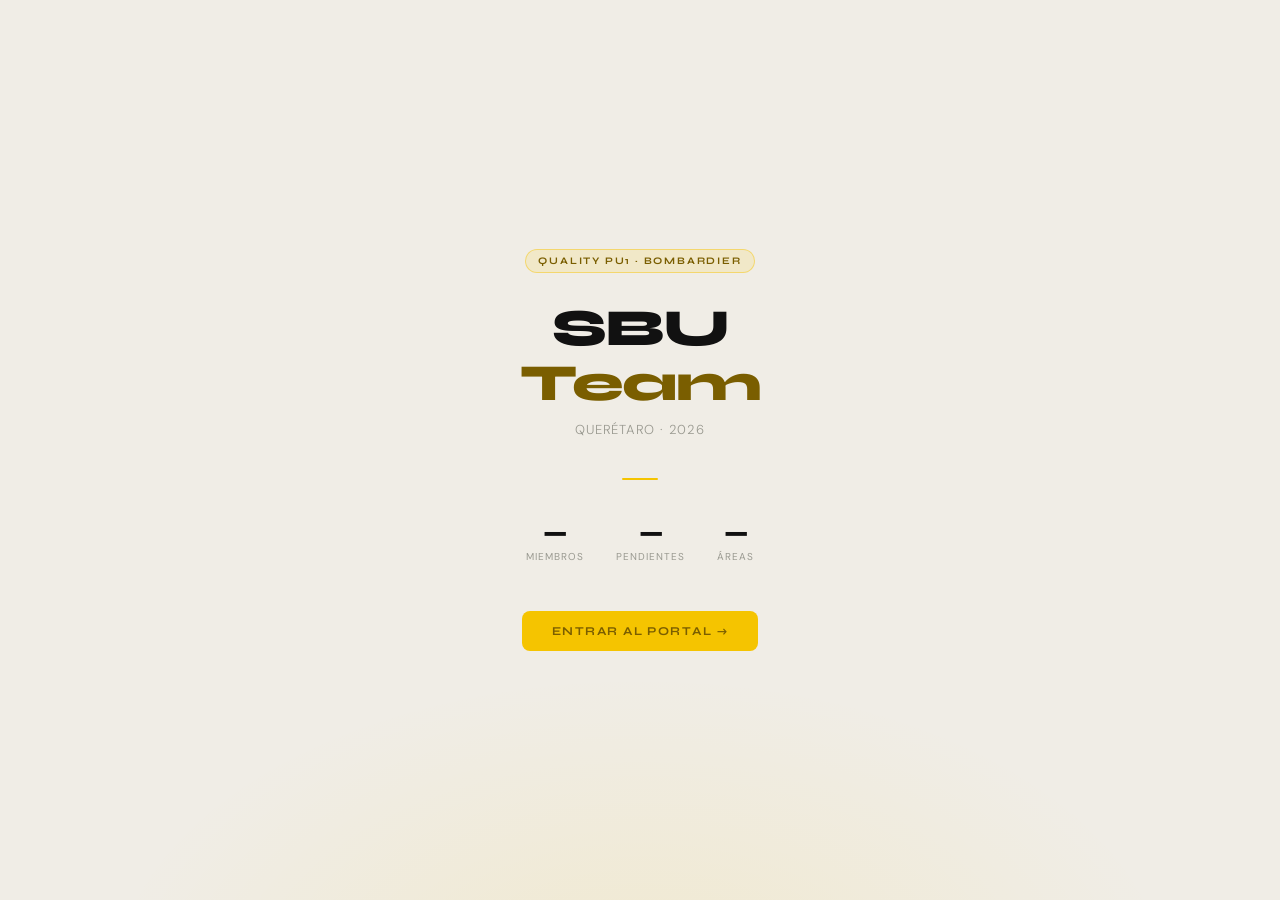
==== index.html @ 29a6b6da "Add files via upload" ====
<!DOCTYPE html>
<html lang="es">
<head>
<meta charset="UTF-8">
<meta name="viewport" content="width=device-width, initial-scale=1.0">
<meta name="theme-color" content="#F0EDE6">
<meta name="apple-mobile-web-app-capable" content="yes">
<meta name="apple-mobile-web-app-status-bar-style" content="default">
<title>Portal · Quality PU1</title>
<link rel="preconnect" href="https://fonts.googleapis.com">
<link rel="preconnect" href="https://fonts.gstatic.com" crossorigin>
<link href="https://fonts.googleapis.com/css2?family=Syne:wght@700;800&family=DM+Sans:wght@400;500;600&display=swap" rel="stylesheet">
<style>
:root{--bg:#F0EDE6;--surface:#FAFAF7;--card:#FFFFFF;--border:#E0DDD6;--border2:#D0CDC6;--text:#111111;--text2:#555550;--text3:#999990;--yellow:#F5C400;--ydim:rgba(245,196,0,0.13);--ytext:#7A5E00;--green:#2D6A3F;--greenbg:rgba(45,106,63,0.1);--blue:#185FA5;--bluebg:rgba(26,79,138,0.1);--pink:#993556;--pinkbg:rgba(153,53,86,0.1);--amber:#854F0B;--amberbg:rgba(133,79,11,0.1);--r:10px;--rs:7px}
*,*::before,*::after{box-sizing:border-box;margin:0;padding:0}
body{font-family:'DM Sans',sans-serif;background:var(--bg);color:var(--text);min-height:100vh;overflow-x:hidden}
#splash{position:fixed;inset:0;background:var(--bg);display:flex;flex-direction:column;align-items:center;justify-content:center;z-index:9999;overflow:hidden}
#splash::before{content:'';position:absolute;inset:0;background:radial-gradient(ellipse 60% 50% at 50% 110%,rgba(245,196,0,0.1) 0%,transparent 70%);pointer-events:none}
.s-item{opacity:0;transform:translateY(28px);animation:fadeUp 0.65s cubic-bezier(0.22,1,0.36,1) forwards}
.s-item:nth-child(1){animation-delay:.10s}.s-item:nth-child(2){animation-delay:.25s}.s-item:nth-child(3){animation-delay:.38s}.s-item:nth-child(4){animation-delay:.50s}.s-item:nth-child(5){animation-delay:.62s}.s-item:nth-child(6){animation-delay:.76s}
@keyframes fadeUp{to{opacity:1;transform:translateY(0)}}
#splash.hide{animation:splashOut .55s cubic-bezier(.4,0,1,1) forwards;pointer-events:none}
@keyframes splashOut{0%{opacity:1;transform:translateY(0)}100%{opacity:0;transform:translateY(-18px)}}
.s-badge{font-family:'Syne',sans-serif;font-size:10px;font-weight:700;letter-spacing:.18em;text-transform:uppercase;color:var(--ytext);border:1px solid rgba(245,196,0,.45);background:var(--ydim);padding:5px 12px;border-radius:20px;margin-bottom:28px}
.s-title{font-family:'Syne',sans-serif;font-size:clamp(32px,7vw,52px);font-weight:800;color:var(--text);letter-spacing:-.03em;line-height:1.05;text-align:center;margin-bottom:10px}
.s-title span{color:var(--ytext)}
.s-sub{font-size:13px;font-weight:300;color:var(--text3);letter-spacing:.06em;text-transform:uppercase;margin-bottom:40px}
.s-divider{width:36px;height:2px;background:var(--yellow);border-radius:2px;margin-bottom:40px}
.s-stats{display:flex;gap:32px;margin-bottom:48px}
.s-stat{text-align:center}
.s-stat-num{font-family:'Syne',sans-serif;font-size:26px;font-weight:800;color:var(--text);line-height:1;display:block}
.s-stat-label{font-size:10px;color:var(--text3);letter-spacing:.1em;text-transform:uppercase;margin-top:4px;display:block}
.s-enter{font-family:'Syne',sans-serif;font-size:12px;font-weight:700;letter-spacing:.12em;text-transform:uppercase;color:var(--ytext);background:var(--yellow);border:none;padding:13px 30px;border-radius:8px;cursor:pointer;transition:transform .2s,box-shadow .2s}
.s-enter:hover{transform:translateY(-2px);box-shadow:0 8px 28px rgba(245,196,0,.28)}
#app{display:none;opacity:0;animation:appIn .5s ease forwards}
@keyframes appIn{from{opacity:0;transform:translateY(10px)}to{opacity:1;transform:translateY(0)}}
header{position:sticky;top:0;z-index:100;background:rgba(250,250,247,.95);backdrop-filter:blur(14px);-webkit-backdrop-filter:blur(14px);border-bottom:1px solid var(--border)}
.hdr-top{display:flex;align-items:center;justify-content:space-between;padding:12px 16px 10px}
.logo-area{display:flex;align-items:center;gap:10px}
.logo-badge{width:32px;height:32px;background:var(--yellow);color:var(--ytext);font-family:'Syne',sans-serif;font-weight:800;font-size:12px;border-radius:8px;display:flex;align-items:center;justify-content:center;flex-shrink:0}
.logo-title{font-family:'Syne',sans-serif;font-size:13px;font-weight:700;color:var(--text);line-height:1.2}
.logo-sub{font-size:10px;color:var(--text3);letter-spacing:.06em}
.sync-badge{display:flex;align-items:center;gap:6px;font-size:10px;color:var(--text3)}
.dot{width:6px;height:6px;border-radius:50%;background:var(--border2);flex-shrink:0;transition:background .4s}
.dot.live{background:var(--green);box-shadow:0 0 0 3px rgba(45,106,63,.18)}
.dot.err{background:#E24B4A}
.main-tabs{display:flex;gap:3px;padding:8px 16px 0;overflow-x:auto;-webkit-overflow-scrolling:touch;scrollbar-width:none;-ms-overflow-style:none}
.main-tabs::-webkit-scrollbar{display:none}.mtab{font-family:'Syne',sans-serif;font-size:11px;font-weight:700;letter-spacing:.05em;text-transform:uppercase;background:transparent;border:none;color:var(--text3);padding:8px 14px 11px;border-bottom:2px solid transparent;cursor:pointer;transition:color .2s,border-color .2s;display:flex;align-items:center;gap:5px;white-space:nowrap}
.mtab:hover{color:var(--text2)}
.mtab.active{color:var(--ytext);border-bottom-color:var(--yellow)}
.sub-tabs{display:flex;gap:2px;padding:0 16px;background:var(--surface);border-bottom:1px solid var(--border);overflow-x:auto}
.stab{font-family:'Syne',sans-serif;font-size:10px;font-weight:700;letter-spacing:.05em;text-transform:uppercase;background:transparent;border:none;color:var(--text3);padding:8px 12px 10px;border-bottom:2px solid transparent;cursor:pointer;transition:color .2s,border-color .2s;white-space:nowrap}
.stab:hover{color:var(--text2)}
.stab.active{color:var(--ytext);border-bottom-color:var(--yellow)}
.search-wrap{padding:10px 16px;background:var(--surface);border-bottom:1px solid var(--border)}
.search-input{width:100%;background:var(--card);border:1px solid var(--border);color:var(--text);font-family:'DM Sans',sans-serif;font-size:13px;padding:9px 14px;border-radius:var(--rs);outline:none;transition:border-color .2s}
.search-input::placeholder{color:var(--text3)}
.search-input:focus{border-color:var(--border2)}
.content{max-width:720px;margin:0 auto;padding:16px 16px 60px}
.page{display:none}.page.active{display:block}
.state-msg{text-align:center;padding:60px 20px;color:var(--text3);font-size:13px}
.state-msg .icon{font-size:28px;display:block;margin-bottom:12px}
.section-heading{font-family:'Syne',sans-serif;font-size:11px;font-weight:700;letter-spacing:.1em;text-transform:uppercase;color:var(--text3);margin:20px 0 8px}
.section-heading:first-child{margin-top:0}
.group-card{margin-bottom:8px;border:1px solid var(--border);border-radius:var(--r);overflow:hidden;background:var(--card)}
.group-header{display:flex;align-items:center;justify-content:space-between;padding:12px 14px;cursor:pointer;user-select:none;transition:background .15s;gap:10px}
.group-header:hover{background:#FAFAF5}
.group-header.open{background:#FFFDF0}
.group-left{display:flex;align-items:center;gap:10px;flex:1;min-width:0}
.group-avatar{width:28px;height:28px;background:var(--ydim);border:1px solid rgba(245,196,0,.2);color:var(--ytext);font-family:'Syne',sans-serif;font-weight:700;font-size:10px;border-radius:7px;display:flex;align-items:center;justify-content:center;flex-shrink:0;letter-spacing:.04em}
.group-name{font-family:'Syne',sans-serif;font-size:13px;font-weight:700;color:var(--text);white-space:nowrap;overflow:hidden;text-overflow:ellipsis}
.group-meta{display:flex;align-items:center;gap:6px;flex-shrink:0}
.group-count{font-size:10px;color:var(--text3);background:var(--bg);border:1px solid var(--border);border-radius:20px;padding:2px 9px;white-space:nowrap}
.chevron{color:var(--border2);font-size:12px;transition:transform .28s cubic-bezier(.22,1,.36,1);flex-shrink:0}
.group-card.open .chevron{transform:rotate(180deg)}
.group-body{max-height:0;overflow:hidden;transition:max-height .38s cubic-bezier(.22,1,.36,1)}
.group-card.open .group-body{max-height:2000px}
.group-body-inner{border-top:1px solid var(--border);padding:4px 0}
.row{display:grid;grid-template-columns:1fr auto;align-items:start;gap:10px;padding:10px 14px;border-bottom:1px solid var(--bg);transition:background .12s}
.row:last-child{border-bottom:none}
.row:hover{background:rgba(0,0,0,.02)}
.row-title{font-size:13px;font-weight:500;color:var(--text);line-height:1.3;margin-bottom:3px}
.row-sub{font-size:11px;color:var(--text3);display:flex;flex-wrap:wrap;gap:5px;align-items:center}
.row-sub-dot{width:2px;height:2px;background:var(--border2);border-radius:50%}
.row-right{display:flex;flex-direction:column;align-items:flex-end;gap:4px}
.badge{font-size:10px;font-weight:500;padding:3px 8px;border-radius:5px;white-space:nowrap}
.badge-virtual{background:var(--bluebg);color:var(--blue)}
.badge-presencial{background:var(--greenbg);color:var(--green)}
.badge-completado{background:var(--greenbg);color:var(--green)}
.badge-pendiente{background:var(--amberbg);color:var(--amber)}
.badge-gray{background:var(--bg);color:var(--text3);border:1px solid var(--border)}
.time-text{font-family:'Syne',sans-serif;font-size:11px;font-weight:600;color:var(--text3);white-space:nowrap}
.emp-row{background:var(--card);border:1px solid var(--border);border-radius:var(--r);margin-bottom:6px;overflow:hidden}
.emp-header{display:flex;align-items:center;gap:10px;padding:11px 14px;cursor:pointer;transition:background .15s}
.emp-header:hover{background:#FAFAF5}
.emp-header.open{background:#FFFDF0}
.emp-av{width:34px;height:34px;border-radius:9px;background:var(--ydim);border:1px solid rgba(245,196,0,.25);color:var(--ytext);font-family:'Syne',sans-serif;font-weight:800;font-size:11px;display:flex;align-items:center;justify-content:center;flex-shrink:0}
.emp-av.leader{background:rgba(26,79,138,.1);border-color:rgba(26,79,138,.25);color:var(--blue)}
.emp-av.focal{background:rgba(133,79,11,.1);border-color:rgba(133,79,11,.25);color:var(--amber)}
.emp-info{flex:1;min-width:0}
.emp-name{font-size:13px;font-weight:600;color:var(--text);white-space:nowrap;overflow:hidden;text-overflow:ellipsis}
.emp-role{font-size:11px;color:var(--text3);margin-top:1px}
.emp-right{display:flex;align-items:center;gap:7px;flex-shrink:0}
.emp-chevron{color:var(--border2);font-size:12px;transition:transform .28s cubic-bezier(.22,1,.36,1)}
.emp-row.open .emp-chevron{transform:rotate(180deg)}
.emp-detail{max-height:0;overflow:hidden;transition:max-height .38s cubic-bezier(.22,1,.36,1)}
.emp-row.open .emp-detail{max-height:600px}
.emp-detail-inner{border-top:1px solid var(--border);padding:13px 14px;background:#FFFDF5}
.info-grid{display:grid;grid-template-columns:1fr 1fr;gap:7px;margin-bottom:10px}
.ic{background:var(--card);border:1px solid var(--border);border-radius:8px;padding:8px 10px}
.il{font-size:10px;color:var(--text3);text-transform:uppercase;letter-spacing:.06em;margin-bottom:2px}
.iv{font-size:12px;font-weight:600;color:var(--text)}
.iv.bl{color:var(--blue)}.iv.gr{color:var(--green)}.iv.am{color:var(--amber)}.iv.pk{color:var(--pink)}.iv.yt{color:var(--ytext)}
.week-box{background:var(--card);border:1px solid var(--border);border-radius:8px;padding:10px 11px;margin-bottom:10px}
.wl{font-size:10px;color:var(--text3);text-transform:uppercase;letter-spacing:.06em;margin-bottom:7px}
.wdays{display:grid;grid-template-columns:repeat(7,1fr);gap:3px}
.wd{text-align:center}
.wdn{font-size:9px;color:var(--text3);margin-bottom:3px;text-transform:uppercase}
.wdc{width:26px;height:26px;border-radius:5px;display:flex;align-items:center;justify-content:center;font-size:10px;font-weight:700;margin:0 auto}
.dc-1{background:#E6F1FB;color:#0C447C}.dc-2{background:#EAF3DE;color:#27500A}.dc-3{background:#FAEEDA;color:#633806}.dc-4{background:#EEEDFE;color:#3C3489}
.dc-V{background:#FBEAF0;color:#72243E}.dc-P{background:#F1EFE8;color:#5F5E5A}.dc-I{background:#FCEBEB;color:#791F1F}.dc-C{background:rgba(245,196,0,.15);color:#7A5E00}
.dc-S{background:#EAF3DE;color:#085041}.dc-D{background:#E1F5EE;color:#085041}.dc-X{background:#F1EFE8;color:#888780}.dc-VP{background:#FBEAF0;color:#993556}
.dc-off{background:#F1EFE8;color:#B4B2A9}.dc-today{border:2px solid var(--yellow)!important}
.nc-box{background:var(--card);border:1px solid var(--border);border-radius:8px;padding:10px 11px;margin-bottom:10px}
.ncl{font-size:10px;color:var(--text3);text-transform:uppercase;letter-spacing:.06em;margin-bottom:4px}
.nct{font-size:13px;font-weight:600;color:var(--text);margin-bottom:2px}
.ncm{font-size:11px;color:var(--text3)}
.resp-card{background:var(--card);border:1px solid var(--border);border-radius:var(--r);padding:16px;margin-bottom:8px}
.resp-top{display:flex;align-items:center;gap:12px;margin-bottom:14px}
.resp-av{width:40px;height:40px;border-radius:10px;background:var(--ydim);border:1px solid rgba(245,196,0,.3);color:var(--ytext);font-family:'Syne',sans-serif;font-weight:800;font-size:13px;display:flex;align-items:center;justify-content:center;flex-shrink:0}
.resp-name{font-family:'Syne',sans-serif;font-size:14px;font-weight:700;color:var(--text)}
.resp-role{font-size:11px;color:var(--text3);margin-top:2px}
.resp-links{display:flex;gap:8px}
.plink{display:flex;align-items:center;gap:6px;padding:8px 13px;border-radius:7px;border:1px solid var(--border);background:var(--bg);color:var(--text2);text-decoration:none;font-size:11px;font-weight:500;transition:all .18s;white-space:nowrap}
.plink.wa{color:var(--green);background:var(--greenbg);border-color:rgba(45,106,63,.2)}
.plink.em{color:var(--blue);background:var(--bluebg);border-color:rgba(26,79,138,.2)}
.vg-wrap{overflow-x:auto;-webkit-overflow-scrolling:touch;padding-bottom:8px}
.vg-table{border-collapse:collapse;min-width:100%}
.vg-table th{font-family:'Syne',sans-serif;font-size:10px;font-weight:700;color:var(--text3);text-align:center;padding:4px 3px;white-space:nowrap;background:var(--bg)}
.vg-table th.name-col{text-align:left;padding-left:4px;min-width:110px;position:sticky;left:0;background:var(--bg);z-index:3}
.vg-table td.name-cell{font-size:11px;font-weight:600;color:var(--text);white-space:nowrap;padding:4px 6px 4px 4px;position:sticky;left:0;background:var(--card);z-index:1;border-bottom:1px solid var(--bg)}
.vg-table tr:hover td,.vg-table tr:hover td.name-cell{background:#FAFAF5}
.day-cell-vg{width:26px;height:26px;border-radius:5px;display:flex;align-items:center;justify-content:center;font-size:10px;font-weight:700;margin:2px auto;user-select:none}
.day-cell-vg.editable{cursor:pointer;transition:opacity .15s}
.day-cell-vg.editable:hover{opacity:.75}
.day-cell-vg.today-vg{box-shadow:0 0 0 2px var(--yellow)}
.day-cell-vg.weekend{opacity:.4}
.vg-td{padding:1px 2px;border-bottom:1px solid var(--bg)}
.vg-section-row td{background:var(--bg);font-family:'Syne',sans-serif;font-size:9px;font-weight:700;letter-spacing:.1em;text-transform:uppercase;color:var(--text3);padding:6px 4px 3px;border-bottom:1px solid var(--border)}
.edit-bar{display:flex;align-items:center;justify-content:space-between;padding:10px 0 6px;gap:10px}
.edit-btn{font-family:'Syne',sans-serif;font-size:11px;font-weight:700;letter-spacing:.06em;background:var(--yellow);color:var(--ytext);border:none;padding:8px 16px;border-radius:7px;cursor:pointer}
.edit-btn.off{background:var(--bg);color:var(--text3);border:1px solid var(--border)}
.edit-badge{font-size:10px;color:var(--green);background:var(--greenbg);border:1px solid rgba(45,106,63,.2);border-radius:5px;padding:4px 10px;font-weight:600}
.vg-nav-btn{background:var(--card);border:1px solid var(--border);color:var(--text2);font-size:13px;padding:6px 13px;border-radius:6px;cursor:pointer}
.pin-overlay{position:fixed;inset:0;background:rgba(240,237,230,.92);display:flex;align-items:center;justify-content:center;z-index:500}
.pin-card{background:var(--card);border:1px solid var(--border);border-radius:14px;padding:28px 24px;width:280px;text-align:center}
.pin-title{font-family:'Syne',sans-serif;font-size:15px;font-weight:700;color:var(--text);margin-bottom:6px}
.pin-sub{font-size:12px;color:var(--text3);margin-bottom:18px}
.pin-dots{display:flex;justify-content:center;gap:10px;margin-bottom:18px}
.pin-dot{width:12px;height:12px;border-radius:50%;background:var(--border);transition:background .2s}
.pin-dot.filled{background:var(--ytext)}
.pin-keypad{display:grid;grid-template-columns:repeat(3,1fr);gap:8px;margin-bottom:10px}
.pin-key{font-family:'Syne',sans-serif;font-size:16px;font-weight:700;color:var(--text);background:var(--bg);border:1px solid var(--border);border-radius:9px;padding:13px;cursor:pointer}
.pin-key.del{font-size:13px;color:var(--text3)}
.pin-error{font-size:12px;color:#E24B4A;margin-top:6px;min-height:16px}
.pin-cancel{font-size:12px;color:var(--text3);cursor:pointer;text-decoration:underline;margin-top:10px;display:inline-block}
.code-overlay{position:fixed;inset:0;background:rgba(240,237,230,.82);display:flex;align-items:flex-end;justify-content:center;z-index:600;padding-bottom:24px}
.code-sheet{background:var(--card);border:1px solid var(--border);border-radius:14px;padding:16px;width:320px}
.code-sheet-title{font-family:'Syne',sans-serif;font-size:11px;font-weight:700;color:var(--text3);letter-spacing:.08em;text-transform:uppercase;margin-bottom:12px;text-align:center}
.code-grid{display:grid;grid-template-columns:repeat(4,1fr);gap:7px;margin-bottom:10px}
.code-opt{display:flex;flex-direction:column;align-items:center;justify-content:center;padding:10px 4px;border-radius:8px;cursor:pointer;border:1px solid var(--border);gap:3px}
.code-opt:hover{opacity:.8}
.code-opt-val{font-size:13px;font-weight:700}
.code-opt-lbl{font-size:9px;color:var(--text3);text-align:center;line-height:1.2}
.code-cancel{width:100%;background:var(--bg);border:1px solid var(--border);color:var(--text2);font-family:'Syne',sans-serif;font-size:12px;font-weight:600;padding:10px;border-radius:8px;cursor:pointer}
.reveal{opacity:0;transform:translateY(14px);transition:opacity .38s ease,transform .38s cubic-bezier(.22,1,.36,1)}
.reveal.visible{opacity:1;transform:translateY(0)}


/* ANTIGUEDAD */
.ant-row{background:var(--card);border:1px solid var(--border);border-radius:var(--r);margin-bottom:6px;padding:12px 14px;}
.ant-row:hover{background:#FAFAF5;}
.ant-top{display:flex;align-items:center;gap:10px;margin-bottom:9px;}
.ant-av{width:34px;height:34px;border-radius:9px;font-family:'Syne',sans-serif;font-weight:800;font-size:10px;display:flex;align-items:center;justify-content:center;flex-shrink:0;letter-spacing:.02em;}
.ant-av.r-nuevo{background:var(--greenbg);border:1px solid rgba(45,106,63,.2);color:var(--green);}
.ant-av.r-consol{background:var(--ydim);border:1px solid rgba(245,196,0,.25);color:var(--ytext);}
.ant-av.r-senior{background:var(--bluebg);border:1px solid rgba(26,79,138,.2);color:var(--blue);}
.ant-av.r-veteran{background:var(--pinkbg);border:1px solid rgba(153,53,86,.2);color:var(--pink);}
.ant-info{flex:1;min-width:0;}
.ant-name{font-size:13px;font-weight:600;color:var(--text);}
.ant-sub{font-size:11px;color:var(--text3);margin-top:1px;}
.ant-right{display:flex;flex-direction:column;align-items:flex-end;gap:4px;flex-shrink:0;}
.ant-years{font-family:'Syne',sans-serif;font-size:15px;font-weight:800;color:var(--text);line-height:1;}
.ant-years small{font-size:10px;font-weight:600;color:var(--text3);}
.rank-badge{font-size:10px;font-weight:600;padding:3px 8px;border-radius:5px;white-space:nowrap;}
.rank-nuevo{background:var(--greenbg);color:var(--green);border:1px solid rgba(45,106,63,.15);}
.rank-consol{background:var(--ydim);color:var(--ytext);border:1px solid rgba(245,196,0,.2);}
.rank-senior{background:var(--bluebg);color:var(--blue);border:1px solid rgba(26,79,138,.15);}
.rank-veteran{background:var(--pinkbg);color:var(--pink);border:1px solid rgba(153,53,86,.15);}
.ant-bar-wrap{height:5px;background:var(--border);border-radius:3px;overflow:hidden;}
.ant-bar-fill{height:100%;border-radius:3px;}
.fill-nuevo{background:var(--green);}
.fill-consol{background:var(--yellow);}
.fill-senior{background:var(--blue);}
.fill-veteran{background:var(--pink);}
.ant-legend{display:flex;gap:6px;flex-wrap:wrap;margin-bottom:16px;}
.ant-legend-item{display:flex;align-items:center;gap:5px;font-size:10px;color:var(--text3);background:var(--card);border:1px solid var(--border);border-radius:20px;padding:4px 10px;}
.ant-legend-dot{width:6px;height:6px;border-radius:50%;flex-shrink:0;}
.stats-strip{display:grid;grid-template-columns:repeat(4,1fr);gap:8px;margin-bottom:20px;}
.stat-box-sm{background:var(--card);border:1px solid var(--border);border-radius:var(--r);padding:10px 12px;}
.stat-box-sm .sn{font-family:'Syne',sans-serif;font-size:22px;font-weight:800;color:var(--text);line-height:1;}
.stat-box-sm .sn.gr{color:var(--green);}.stat-box-sm .sn.yt{color:var(--ytext);}.stat-box-sm .sn.bl{color:var(--blue);}.stat-box-sm .sn.pk{color:var(--pink);}
.stat-box-sm .sl{font-size:9px;font-weight:600;letter-spacing:.08em;text-transform:uppercase;color:var(--text3);margin-top:3px;}
/* CUMPLEANOS */
.bday-row{background:var(--card);border:1px solid var(--border);border-radius:var(--r);margin-bottom:6px;display:flex;align-items:center;gap:10px;padding:11px 14px;transition:background .15s;}
.bday-row.past{opacity:.44;}
.bday-row.today{border-color:var(--yellow);background:#FFFDF0;}
.bday-row:not(.past):hover{background:#FAFAF5;}
.bday-av{width:34px;height:34px;border-radius:9px;background:var(--ydim);border:1px solid rgba(245,196,0,.25);color:var(--ytext);font-family:'Syne',sans-serif;font-weight:800;font-size:10px;display:flex;align-items:center;justify-content:center;flex-shrink:0;letter-spacing:.02em;}
.bday-av.cl650{background:var(--bluebg);border-color:rgba(26,79,138,.25);color:var(--blue);}
.bday-av.sbu{background:var(--amberbg);border-color:rgba(133,79,11,.25);color:var(--amber);}
.bday-av.bday-hoy{background:var(--yellow);border-color:var(--yellow);color:var(--ytext);}
.bday-info{flex:1;min-width:0;}
.bday-name{font-size:13px;font-weight:600;color:var(--text);}
.bday-meta{font-size:11px;color:var(--text3);margin-top:2px;display:flex;align-items:center;gap:6px;flex-wrap:wrap;}
.cake-tag{font-size:10px;color:var(--text2);background:var(--surface);border:1px solid var(--border);border-radius:4px;padding:1px 6px;max-width:180px;white-space:nowrap;overflow:hidden;text-overflow:ellipsis;}
.bday-right{display:flex;flex-direction:column;align-items:flex-end;gap:4px;flex-shrink:0;}
.bday-date{font-family:'Syne',sans-serif;font-size:11px;font-weight:700;color:var(--text3);}
.badge-hoy{background:var(--yellow);color:var(--ytext);}
.badge-pronto{background:var(--greenbg);color:var(--green);border:1px solid rgba(45,106,63,.15);}
.badge-pasado{background:var(--bg);color:var(--text3);border:1px solid var(--border);}

.s-semana{width:100%;max-width:380px;background:var(--card);border:1px solid var(--border);border-radius:var(--r);padding:12px 14px;margin-bottom:18px;}
.s-semana-header{display:flex;align-items:center;justify-content:space-between;margin-bottom:10px;}
.s-semana-title{font-family:'Syne',sans-serif;font-size:10px;font-weight:700;letter-spacing:.08em;text-transform:uppercase;color:var(--text3);}
.s-semana-rango{font-size:10px;color:var(--text3);}
.s-semana-grid{display:grid;grid-template-columns:repeat(5,1fr);gap:4px;}
.s-dia{border-radius:7px;padding:6px 4px;text-align:center;}
.s-dia.hoy{background:#FFFDF0;border:1px solid var(--yellow);}
.s-dia:not(.hoy){background:var(--surface);border:1px solid var(--border);}
.s-dia-nombre{font-size:9px;font-weight:600;letter-spacing:.06em;text-transform:uppercase;color:var(--text3);margin-bottom:3px;}
.s-dia-num{font-family:'Syne',sans-serif;font-size:13px;font-weight:800;color:var(--text);margin-bottom:5px;}
.s-dia.hoy .s-dia-num{color:var(--ytext);}
.s-turno-pile{display:flex;flex-direction:column;gap:2px;}
.s-chip{font-size:9px;font-weight:700;border-radius:4px;padding:2px 0;text-align:center;}
.s-chip.t1{background:var(--bluebg);color:var(--blue);}
.s-chip.t2{background:var(--ydim);color:var(--ytext);}
.s-chip.t4{background:var(--greenbg);color:var(--green);}
.s-chip.tv{background:var(--pinkbg);color:var(--pink);}
.s-chip.td{background:var(--amberbg);color:var(--amber);}
.s-chip.ts{background:var(--bg);color:var(--text3);border:1px solid var(--border);}

/* RECONOCIMIENTOS */
.rec-card{background:var(--card);border:1px solid var(--border);border-radius:var(--r);padding:12px 14px;margin-bottom:8px;}
.rec-top{display:flex;align-items:center;gap:10px;margin-bottom:8px;}
.rec-av-wrap{width:34px;height:34px;border-radius:9px;background:var(--ydim);border:1px solid rgba(245,196,0,.25);color:var(--ytext);font-family:'Syne',sans-serif;font-weight:800;font-size:10px;display:flex;align-items:center;justify-content:center;flex-shrink:0;letter-spacing:.02em;}
.rec-av-wrap.cl650{background:var(--bluebg);border-color:rgba(26,79,138,.25);color:var(--blue);}
.rec-av-wrap.sbu{background:var(--amberbg);border-color:rgba(133,79,11,.25);color:var(--amber);}
.rec-info{flex:1;min-width:0;}
.rec-name{font-size:13px;font-weight:600;color:var(--text);}
.rec-from{font-size:11px;color:var(--text3);margin-top:1px;}
.rec-right{display:flex;flex-direction:column;align-items:flex-end;gap:4px;flex-shrink:0;}
.rec-date-lbl{font-size:10px;color:var(--text3);}
.rec-msg{font-size:12px;color:var(--text2);line-height:1.5;border-top:1px solid var(--border);padding-top:8px;margin-top:4px;}
.cat-badge{font-size:10px;font-weight:600;padding:3px 8px;border-radius:5px;white-space:nowrap;}
.cat-equipo{background:var(--bluebg);color:var(--blue);border:1px solid rgba(26,79,138,.15);}
.cat-actitud{background:var(--ydim);color:var(--ytext);border:1px solid rgba(245,196,0,.2);}
.cat-iniciativa{background:var(--greenbg);color:var(--green);border:1px solid rgba(45,106,63,.15);}
.cat-puntualidad{background:var(--amberbg);color:var(--amber);border:1px solid rgba(133,79,11,.15);}
.cat-calidad{background:var(--pinkbg);color:var(--pink);border:1px solid rgba(153,53,86,.15);}
.cat-apoyo{background:var(--bluebg);color:var(--blue);border:1px solid rgba(26,79,138,.1);}
.rec-stats{display:grid;grid-template-columns:1fr 1fr;gap:8px;margin-bottom:20px;}
.rec-btn-nuevo{width:100%;background:var(--yellow);color:var(--ytext);font-family:'Syne',sans-serif;font-weight:700;font-size:12px;letter-spacing:.06em;text-transform:uppercase;border:none;border-radius:8px;padding:12px;cursor:pointer;margin-bottom:20px;}
.rec-form{background:var(--card);border:1px solid var(--border);border-radius:var(--r);padding:16px;margin-bottom:16px;}
.rec-form-row{display:grid;grid-template-columns:1fr 1fr;gap:10px;margin-bottom:12px;}
.rec-form-actions{display:flex;gap:8px;margin-top:14px;}
.rec-submit{flex:1;background:var(--yellow);color:var(--ytext);font-family:'Syne',sans-serif;font-weight:700;font-size:11px;letter-spacing:.05em;text-transform:uppercase;border:none;border-radius:7px;padding:10px;cursor:pointer;transition:opacity .15s;}
.rec-submit:hover{opacity:.85;}
.rec-cancel{background:var(--surface);color:var(--text2);font-family:'Syne',sans-serif;font-weight:700;font-size:11px;letter-spacing:.05em;text-transform:uppercase;border:1px solid var(--border);border-radius:7px;padding:10px 14px;cursor:pointer;transition:background .15s;}
.rec-cancel:hover{background:var(--border);}
.rec-field{display:flex;flex-direction:column;gap:5px;margin-bottom:12px;}
.rec-field:last-of-type{margin-bottom:0;}
.rec-label{font-family:'Syne',sans-serif;font-size:10px;font-weight:700;letter-spacing:.07em;text-transform:uppercase;color:var(--text3);}
.rec-input{width:100%;height:38px;border:1px solid var(--border);border-radius:7px;padding:0 11px;font-family:'DM Sans',sans-serif;font-size:13px;color:var(--text);background:var(--surface);outline:none;appearance:none;-webkit-appearance:none;transition:border-color .15s;}
.rec-input:focus{border-color:var(--yellow);box-shadow:0 0 0 3px rgba(245,196,0,.12);}
.rec-select{width:100%;height:38px;border:1px solid var(--border);border-radius:7px;padding:0 32px 0 11px;font-family:'DM Sans',sans-serif;font-size:13px;color:var(--text);background:var(--surface) url("data:image/svg+xml,%3Csvg xmlns='http://www.w3.org/2000/svg' width='12' height='8' viewBox='0 0 12 8'%3E%3Cpath d='M1 1l5 5 5-5' stroke='%23999990' stroke-width='1.5' fill='none' stroke-linecap='round'/%3E%3C/svg%3E") no-repeat right 11px center;outline:none;appearance:none;-webkit-appearance:none;cursor:pointer;transition:border-color .15s;}
.rec-select:focus{border-color:var(--yellow);box-shadow:0 0 0 3px rgba(245,196,0,.12);}
.rec-textarea{width:100%;min-height:80px;border:1px solid var(--border);border-radius:7px;padding:10px 11px;font-family:'DM Sans',sans-serif;font-size:13px;color:var(--text);background:var(--surface);outline:none;resize:none;line-height:1.5;transition:border-color .15s;}
.rec-textarea:focus{border-color:var(--yellow);box-shadow:0 0 0 3px rgba(245,196,0,.12);}
.rec-error{font-size:11px;color:var(--pink);margin-top:6px;min-height:16px;}
.rec-delete{background:none;border:none;cursor:pointer;color:var(--text3);font-size:11px;padding:2px 6px;border-radius:4px;transition:background .15s,color .15s;margin-top:4px;}
.rec-delete:hover{background:var(--pinkbg);color:var(--pink);}
.rank-row{background:var(--card);border:1px solid var(--border);border-radius:var(--r);margin-bottom:6px;display:flex;align-items:center;gap:10px;padding:10px 14px;}
.rank-num{font-family:'Syne',sans-serif;font-size:14px;font-weight:800;color:var(--text3);width:20px;flex-shrink:0;}
.rank-num.top{color:var(--ytext);}
.rank-bar-wrap{flex:1;height:5px;background:var(--border);border-radius:3px;overflow:hidden;}
.rank-bar-fill{height:100%;border-radius:3px;background:var(--yellow);}
.rank-count{font-family:'Syne',sans-serif;font-size:12px;font-weight:700;color:var(--text);flex-shrink:0;min-width:16px;text-align:right;}
.rank-av{width:30px;height:30px;border-radius:8px;font-family:'Syne',sans-serif;font-weight:800;font-size:9px;display:flex;align-items:center;justify-content:center;flex-shrink:0;}
</style>
</head>
<body>
<div id="splash">
  <div class="s-item s-badge">Quality PU1 · Bombardier</div>
  <div class="s-item s-title">SBU<br><span>Team</span></div>
  <div class="s-item s-sub">Querétaro · 2026</div>
  <div class="s-item s-divider"></div>
  <div class="s-item s-stats">
    <div class="s-stat"><span class="s-stat-num" id="stat-miembros">—</span><span class="s-stat-label">Miembros</span></div>
    <div class="s-stat"><span class="s-stat-num" id="stat-cursos">—</span><span class="s-stat-label">Pendientes</span></div>
    <div class="s-stat"><span class="s-stat-num" id="stat-areas">—</span><span class="s-stat-label">Áreas</span></div>
  </div>
  <div class="s-item s-semana" id="splash-semana" style="display:none">
    <div class="s-semana-header">
      <span class="s-semana-title">Esta semana</span>
      <span class="s-semana-rango" id="s-semana-rango"></span>
    </div>
    <div class="s-semana-grid" id="s-semana-grid"></div>
  </div>
  <div class="s-item">
    <button class="s-enter" onclick="enterApp()">Entrar al Portal →</button>
  </div>
</div>
<div id="app">
  <header>
    <div class="hdr-top">
      <div class="logo-area">
        <div class="logo-badge">QU</div>
        <div>
          <div class="logo-title">Portal · Quality PU1</div>
          <div class="logo-sub">Bombardier</div>
        </div>
      </div>
      <div class="sync-badge">
        <span class="dot" id="dot"></span>
        <span id="sync-text">cargando…</span>
      </div>
    </div>
    <div class="main-tabs">
      <button class="mtab active" id="mtab-cursos" onclick="switchMain('cursos',this)">&#128218; Cursos</button>
      <button class="mtab" id="mtab-equipo" onclick="switchMain('equipo',this)">&#128101; Equipo</button>
      <button class="mtab" id="mtab-cumple" onclick="switchMain('cumple',this)">&#127874; Cumplea&#241;os</button>
      <button class="mtab" id="mtab-recon" onclick="switchMain('recon',this)">&#11088; Reconocimientos</button>
    </div>
  </header>
  <div id="page-cursos" class="page active">
    <div class="sub-tabs" id="subtabs-cursos">
      <button class="stab active" onclick="switchSub('cursos','agente',this)">Por Agente</button>
      <button class="stab" onclick="switchSub('cursos','curso',this)">Por Curso</button>
      <button class="stab" onclick="switchSub('cursos','fecha',this)">Por Fecha</button>
      <button class="stab" onclick="switchSub('cursos','completados',this)">Completados</button>
    </div>
    <div class="search-wrap">
      <input class="search-input" type="text" id="search-cursos" placeholder="Buscar curso o agente…" oninput="renderCursos()">
    </div>
    <div class="content" id="content-cursos">
      <div class="state-msg"><span class="icon">⏳</span>Cargando…</div>
    </div>
  </div>
  <div id="page-equipo" class="page">
    <div class="sub-tabs" id="subtabs-equipo">
      <button class="stab active" onclick="switchSub('equipo','directorio',this)">Directorio</button>
      <button class="stab" onclick="switchSub('equipo','vista',this)">Vista General</button>
      <button class="stab" onclick="switchSub('equipo','responsables',this)">Our People</button>
      <button class="stab" onclick="switchSub('equipo','antiguedad',this)">Antig&#252;edad</button>
    </div>
    <div class="search-wrap" id="search-wrap-equipo">
      <input class="search-input" type="text" id="search-equipo" placeholder="Buscar empleado…" oninput="renderEquipo()">
    </div>
    <div class="content" id="content-equipo">
      <div class="state-msg"><span class="icon">⏳</span>Cargando…</div>
    </div>
  </div>
  <div id="page-cumple" class="page">
    <div class="content" id="content-cumple">
      <div class="state-msg"><span class="icon">&#9203;</span>Cargando...</div>
    </div>
  </div>

  <div id="page-recon" class="page">
    <div class="sub-tabs" id="subtabs-recon">
      <button class="stab active" onclick="switchSubRecon('feed',this)">Feed</button>
      <button class="stab" onclick="switchSubRecon('ranking',this)">Ranking del mes</button>
    </div>
    <div class="content" id="content-recon-feed">
      <div class="state-msg"><span class="icon">&#9203;</span>Cargando...</div>
    </div>
    <div class="content" id="content-recon-ranking" style="display:none">
      <div class="state-msg"><span class="icon">&#9203;</span>Cargando...</div>
    </div>
  </div>
</div>
<script>
const SB_URL='https://andtyljudrsymincblaf.supabase.co';
const SB_KEY='eyJhbGciOiJIUzI1NiIsInR5cCI6IkpXVCJ9.eyJpc3MiOiJzdXBhYmFzZSIsInJlZiI6ImFuZHR5bGp1ZHJzeW1pbmNibGFmIiwicm9sZSI6ImFub24iLCJpYXQiOjE3ODA2NTUzNDUsImV4cCI6MjA5NjIzMTM0NX0.VN1gIifS7T_KX89_LOaIDbGAaPuEgR_gWLibT6mOhR4';
const HEADERS={apikey:SB_KEY,Authorization:'Bearer '+SB_KEY,'Content-Type':'application/json'};
const TEAM_CONTACTS={'Samuel Mejia':{wa:'524424512999',email:'samuel.mejia@bombardier.com'},'Omar Balderas':{wa:'524427226388',email:'omar.balderas@bombardier.com'}};
const SECTION_ORDER=['Quality Leader','Focales','650','3500','CHECO 2'];
const MONTHS_ES=['Enero','Febrero','Marzo','Abril','Mayo','Junio','Julio','Agosto','Septiembre','Octubre','Noviembre','Diciembre'];

let cursosData=[],empleadosData=[],turnosData=[];
let activeCursoTab='agente',activeEquipoTab='directorio',activeMainTab='cursos';
let openGroups={},openEmps={};
let editCursosMode=false;
let pendingCurso=null;

async function sb(table,params=''){
  const res=await fetch(`${SB_URL}/rest/v1/${table}?${params}`,{headers:HEADERS});
  if(!res.ok){const t=await res.text();throw new Error(`${res.status}: ${t}`);}
  return res.json();
}

async function loadAll(){
  try{
    const[cursos,empleados]=await Promise.all([
      sb('Cursos','select=*&order=fecha_inicio.asc'),
      sb('Empleados','select=*&order=seccion.asc,nombre.asc&activo=eq.true')
    ]);
    cursosData=cursos;empleadosData=empleados;
    sb('Turnos','select=*').then(t=>{turnosData=t;renderSplashSemana();}).catch(e=>console.warn('Turnos:',e));
  loadRecon();
    const areas=new Set(empleados.map(e=>e.seccion)).size;
    animCount('stat-miembros',empleados.length);
    animCount('stat-cursos',cursos.filter(r=>(r.status||'pendiente')!=='completado').length);
    animCount('stat-areas',areas);
    setSyncState('live','En vivo');
  }catch(e){
    console.error('[Portal]',e);
    setSyncState('err','Error');
    ['content-cursos','content-equipo'].forEach(id=>{
      document.getElementById(id).innerHTML='<div class="state-msg"><span class="icon">⚠️</span>Error al conectar.</div>';
    });
  }
}

function setSyncState(s,t){document.getElementById('dot').className='dot '+s;document.getElementById('sync-text').textContent=t;}
function animCount(id,target){
  const el=document.getElementById(id);if(!el)return;
  let i=0;const steps=30,dur=900;
  const iv=setInterval(()=>{i++;el.textContent=Math.round(target*(i/steps));if(i>=steps){el.textContent=target;clearInterval(iv);}},dur/steps);
}


function renderSplashSemana(){
  if(!turnosData||!turnosData.length)return;
  const DIAS=['Lun','Mar','Mié','Jue','Vie'];
  const MESES=['ene','feb','mar','abr','may','jun','jul','ago','sep','oct','nov','dic'];
  const hoy=new Date();
  const dow=hoy.getDay();
  const lunes=new Date(hoy);
  lunes.setDate(hoy.getDate()-(dow===0?6:dow-1));
  const viernes=new Date(lunes);viernes.setDate(lunes.getDate()+4);
  document.getElementById('s-semana-rango').textContent=
    lunes.getDate()+' '+MESES[lunes.getMonth()]+' – '+viernes.getDate()+' '+MESES[viernes.getMonth()];
  let html='';
  DIAS.forEach((dia,i)=>{
    const fecha=new Date(lunes);fecha.setDate(lunes.getDate()+i);
    const esHoy=fecha.toDateString()===hoy.toDateString();
    const fechaStr=fecha.toISOString().slice(0,10);
    const turnos=turnosData.filter(t=>t.fecha===fechaStr);
    const conteo={};
    turnos.forEach(t=>{
      const c=t.codigo;
      if(c==='1'||c==='2'||c==='4')conteo[c]=(conteo[c]||0)+1;
      else if(c==='V'||c==='VP')conteo['V']=(conteo['V']||0)+1;
      else if(c==='D')conteo['D']=(conteo['D']||0)+1;
      else if(c==='S'||c==='P'||c==='I'||c==='C')conteo['S']=(conteo['S']||0)+1;
    });
    html+='<div class="s-dia'+(esHoy?' hoy':'')+'">';
    html+='<div class="s-dia-nombre">'+dia+'</div>';
    html+='<div class="s-dia-num">'+fecha.getDate()+'</div>';
    html+='<div class="s-turno-pile">';
    ['1','2','4','V','D','S'].forEach(t=>{
      if(!conteo[t])return;
      const cls=t==='1'?'t1':t==='2'?'t2':t==='4'?'t4':t==='V'?'tv':t==='D'?'td':'ts';
      const lbl=t==='V'?'VAC':t==='D'?'DES':t==='S'?'PER':'T'+t;
      html+='<div class="s-chip '+cls+'">'+lbl+' ×'+conteo[t]+'</div>';
    });
    html+='</div></div>';
  });
  document.getElementById('s-semana-grid').innerHTML=html;
  document.getElementById('splash-semana').style.display='';
}

function switchMain(tab,btn){
  activeMainTab=tab;
  document.querySelectorAll('.mtab').forEach(t=>t.classList.remove('active'));
  document.querySelectorAll('.page').forEach(p=>p.classList.remove('active'));
  btn.classList.add('active');
  document.getElementById('page-'+tab).classList.add('active');
  if(tab==='cursos')renderCursos();
  if(tab==='equipo')renderEquipo();
  if(tab==='cumple')renderCumple();
  if(tab==='recon')renderRecon();
}

function switchSub(page,tab,btn){
  btn.closest('.sub-tabs').querySelectorAll('.stab').forEach(t=>t.classList.remove('active'));
  btn.classList.add('active');
  if(page==='cursos'){activeCursoTab=tab;openGroups={};renderCursos();}
  if(page==='equipo'){
    activeEquipoTab=tab;
    document.getElementById('search-wrap-equipo').style.display=(tab==='responsables'||tab==='vista'||tab==='antiguedad')?'none':'';
    openEmps={};renderEquipo();
  }
}

function parseDate(s){
  if(!s)return null;
  if(s.includes('/')){const[m,d,y]=s.split('/');return new Date(+y,+m-1,+d);}
  const[y,m,d]=s.split('-');return new Date(+y,+m-1,+d);
}
function fmtDate(s){const d=parseDate(s);if(!d)return s||'—';return d.toLocaleDateString('es-MX',{day:'numeric',month:'short'});}
function fmtTime(t){if(!t)return'—';const[h,m]=t.split(':');let hh=parseInt(h);const ap=hh>=12?'PM':'AM';hh=hh%12||12;return`${hh}:${m||'00'} ${ap}`;}
function endTime(hora,dur){if(!hora||!dur)return null;const[h,m]=hora.split(':').map(Number);const tot=h*60+m+Math.round(parseFloat(dur)*60);const eh=Math.floor(tot/60)%24,em=tot%60;return`${String(eh).padStart(2,'0')}:${String(em).padStart(2,'0')}:00`;}
function initials(n){return(n||'?').split(' ').map(w=>w[0]).slice(0,2).join('').toUpperCase();}
function esc(s){return String(s).replace(/&/g,'&amp;').replace(/</g,'&lt;').replace(/>/g,'&gt;').replace(/"/g,'&quot;');}

function getWeekDates(){
  const today=new Date();today.setHours(0,0,0,0);
  const dow=today.getDay();
  const mon=new Date(today);mon.setDate(today.getDate()-(dow===0?6:dow-1));
  return Array.from({length:7},(_,i)=>{const d=new Date(mon);d.setDate(mon.getDate()+i);return d;});
}

function buildWeekStrip(empId){
  const days=getWeekDates();
  const today=new Date();today.setHours(0,0,0,0);
  const DAY_NAMES=['Lun','Mar','Mié','Jue','Vie','Sáb','Dom'];
  let html='<div class="week-box"><div class="wl">Esta semana</div><div class="wdays">';
  days.forEach((d,i)=>{
    const iso=`${d.getFullYear()}-${String(d.getMonth()+1).padStart(2,'0')}-${String(d.getDate()).padStart(2,'0')}`;
    const turno=turnosData.find(t=>t.empleado_id===empId&&t.fecha===iso);
    const code=turno?turno.codigo:(i>=5?'off':'—');
    const cls=turno?`dc-${esc(turno.codigo)}`:'dc-off';
    const todayCls=d.getTime()===today.getTime()?' dc-today':'';
    html+=`<div class="wd"><div class="wdn">${DAY_NAMES[i]}</div><div class="wdc ${cls}${todayCls}">${esc(code)}</div></div>`;
  });
  html+='</div></div>';return html;
}

function buildNextCourse(nombre){
  const today=new Date();today.setHours(0,0,0,0);
  const next=cursosData.filter(r=>{
    if((r.status||'pendiente')==='completado')return false;
    if((r.usuario||'').toLowerCase()!==nombre.toLowerCase())return false;
    const d=parseDate(r.fecha_inicio);return d&&d>=today;
  }).sort((a,b)=>parseDate(a.fecha_inicio)-parseDate(b.fecha_inicio))[0];
  if(!next)return'';
  const fin=endTime(next.hora_inicio,next.duracion);
  return`<div class="nc-box"><div class="ncl">Próximo curso</div><div class="nct">${esc(next.nombre_curso||'—')}</div><div class="ncm">${fmtDate(next.fecha_inicio)} · ${fmtTime(next.hora_inicio)}${fin?' – '+fmtTime(fin):''} · ${esc(next.modalidad||'—')}</div></div>`;
}

function renderCursos(){
  const q=(document.getElementById('search-cursos').value||'').toLowerCase().trim();
  const content=document.getElementById('content-cursos');
  const isComp=activeCursoTab==='completados';
  // Inject edit bar above content
  let editBar=document.getElementById('cursos-edit-bar');
  if(!editBar){
    editBar=document.createElement('div');editBar.id='cursos-edit-bar';
    editBar.style.cssText='display:flex;align-items:center;justify-content:space-between;padding:10px 16px;background:var(--surface);border-bottom:1px solid var(--border);';
    content.parentElement.insertBefore(editBar,content);
  }
  const activos=cursosData.filter(r=>(r.status||'pendiente')!=='completado').length;
  editBar.innerHTML=editCursosMode
    ?`<span style="font-size:10px;font-weight:700;color:var(--green);background:rgba(45,106,63,.1);border:1px solid rgba(45,106,63,.2);border-radius:5px;padding:4px 10px;letter-spacing:.06em">✓ Modo edición</span><div style="display:flex;gap:8px"><button onclick="showCursoSheet(null)" style="font-family:Syne,sans-serif;font-size:11px;font-weight:700;background:var(--yellow);color:var(--ytext);border:none;padding:7px 14px;border-radius:7px;cursor:pointer">+ Nuevo curso</button><button onclick="toggleEditCursos()" style="font-family:Syne,sans-serif;font-size:11px;font-weight:700;background:var(--bg);color:var(--text3);border:1px solid var(--border);padding:7px 14px;border-radius:7px;cursor:pointer">Salir</button></div>`
    :`<span style="font-size:12px;color:var(--text3)">${activos} cursos activos</span><button onclick="toggleEditCursos()" style="font-family:Syne,sans-serif;font-size:11px;font-weight:700;background:var(--yellow);color:var(--ytext);border:none;padding:7px 14px;border-radius:7px;cursor:pointer">Editar cursos</button>`;
  let data=cursosData.filter(r=>{
    const status=(r.status||'pendiente').toLowerCase();
    if(isComp&&status!=='completado')return false;
    if(!isComp&&status==='completado')return false;
    if(!q)return true;
    return(r.nombre_curso||'').toLowerCase().includes(q)||(r.usuario||'').toLowerCase().includes(q)||(r.modalidad||'').toLowerCase().includes(q);
  });
  if(!data.length){content.innerHTML=`<div class="state-msg"><span class="icon">${isComp?'✅':'🔍'}</span>${isComp?'No hay cursos completados aún.':'Sin resultados.'}</div>`;return;}
  if(activeCursoTab==='agente')renderCursosByKey(data,content,r=>r.usuario||'Sin asignar','agente');
  else if(activeCursoTab==='curso')renderCursosByKey(data,content,r=>r.nombre_curso||'Sin nombre','curso');
  else if(activeCursoTab==='fecha')renderCursosByFecha(data,content);
  else renderCursosByKey(data,content,r=>r.usuario||'Sin asignar','completados');
}

function renderCursosByKey(data,container,keyFn,prefix){
  const groups={};
  data.forEach(r=>{const k=keyFn(r);if(!groups[k])groups[k]=[];groups[k].push(r);});
  let html='';
  Object.keys(groups).sort().forEach(k=>{const gkey=prefix+':'+k;html+=buildGroupCard(gkey,initials(k),k,groups[k],openGroups[gkey]);});
  container.innerHTML=html;attachGroupListeners();scheduleReveal();
}

function renderCursosByFecha(data,container){
  const months={};
  data.forEach(r=>{
    const d=parseDate(r.fecha_inicio);
    const mk=d?`${d.getFullYear()}-${String(d.getMonth()).padStart(2,'0')}`:'zzz';
    const ml=d?MONTHS_ES[d.getMonth()]+' '+d.getFullYear():'Sin fecha';
    if(!months[mk])months[mk]={label:ml,courses:{}};
    const ck=r.nombre_curso||'(sin nombre)';
    if(!months[mk].courses[ck])months[mk].courses[ck]=[];
    months[mk].courses[ck].push(r);
  });
  let html='';
  Object.keys(months).sort().forEach(mk=>{
    const{label,courses}=months[mk];
    html+=`<div class="section-heading">${esc(label)}</div>`;
    Object.keys(courses).sort().forEach(ck=>{const gkey=`fecha:${mk}:${ck}`;html+=buildGroupCard(gkey,initials(ck),ck,courses[ck],openGroups[gkey],true);});
  });
  container.innerHTML=html;attachGroupListeners();scheduleReveal();
}

function buildGroupCard(gkey,av,name,items,isOpen,byFecha){
  const openCls=isOpen?' open':'';
  const count=`${items.length} ${items.length===1?'elemento':'elementos'}`;
  let rows='';
  items.forEach(r=>{
    const fin=endTime(r.hora_inicio,r.duracion);
    const mod=(r.modalidad||'').toLowerCase();
    const modCls=mod.includes('virtual')?'badge-virtual':mod.includes('presencial')?'badge-presencial':'badge-gray';
    const dateStr=r.fecha_inicio&&r.fecha_final&&r.fecha_inicio!==r.fecha_final?`${fmtDate(r.fecha_inicio)} – ${fmtDate(r.fecha_final)}`:fmtDate(r.fecha_inicio);
    const sub2=byFecha?esc(r.usuario||'—'):dateStr;
    const isComp=r.status==='completado';
    const statusBadge=isComp?'<span class="badge badge-completado">Completado</span>':'';
    const editBtns=editCursosMode?`
      <div style="display:flex;gap:5px;margin-top:4px">
        <button onclick="showCursoSheet(${r.id})" style="font-size:10px;font-weight:600;padding:3px 9px;border-radius:5px;border:1px solid var(--border);background:var(--bg);color:var(--text2);cursor:pointer">Editar</button>
        <button onclick="toggleCompletado(${r.id},${isComp})" style="font-size:10px;font-weight:600;padding:3px 9px;border-radius:5px;border:1px solid ${isComp?'rgba(45,106,63,.3)':'rgba(133,79,11,.3)'};background:${isComp?'rgba(45,106,63,.1)':'rgba(133,79,11,.1)'};color:${isComp?'var(--green)':'var(--amber)'};cursor:pointer">${isComp?'Pendiente':'Completar'}</button>
        <button onclick="deleteCurso(${r.id})" style="font-size:10px;font-weight:600;padding:3px 9px;border-radius:5px;border:1px solid rgba(226,75,74,.3);background:rgba(226,75,74,.08);color:#E24B4A;cursor:pointer">Eliminar</button>
      </div>`:'';
    rows+=`<div class="row"><div><div class="row-title">${esc(byFecha?r.usuario:r.nombre_curso)}</div><div class="row-sub"><span>${sub2}</span>${r.ubicacion?`<span class="row-sub-dot"></span><span>${esc(r.ubicacion)}</span>`:''}</div>${editBtns}</div><div class="row-right">${statusBadge}<span class="badge ${modCls}">${esc(r.modalidad||'—')}</span><span class="time-text">${fmtTime(r.hora_inicio)}${fin?' – '+fmtTime(fin):''}</span></div></div>`;
  });
  return`<div class="group-card reveal${openCls}" data-gkey="${esc(gkey)}"><div class="group-header${isOpen?' open':''}"><div class="group-left"><div class="group-avatar">${esc(av)}</div><div class="group-name">${esc(name)}</div></div><div class="group-meta"><span class="group-count">${count}</span><span class="chevron">▾</span></div></div><div class="group-body"><div class="group-body-inner">${rows}</div></div></div>`;
}

function attachGroupListeners(){
  document.querySelectorAll('.group-header').forEach(h=>{
    h.addEventListener('click',()=>{
      const card=h.closest('.group-card');const gkey=card.dataset.gkey;
      const isNowOpen=card.classList.toggle('open');
      h.classList.toggle('open',isNowOpen);openGroups[gkey]=isNowOpen;
    });
  });
}

function renderEquipo(){
  const content=document.getElementById('content-equipo');
  if(activeEquipoTab==='responsables'){renderResponsables(content);return;}
  if(activeEquipoTab==='vista'){renderVistaGeneral();return;}
  if(activeEquipoTab==='antiguedad'){renderAntiguedad(content);return;}
  const q=(document.getElementById('search-equipo').value||'').toLowerCase().trim();
  const filtered=empleadosData.filter(e=>!q||e.nombre.toLowerCase().includes(q)||e.seccion.toLowerCase().includes(q)||e.rol.toLowerCase().includes(q));
  if(!filtered.length){content.innerHTML='<div class="state-msg"><span class="icon">🔍</span>Sin resultados.</div>';return;}
  const grouped={};SECTION_ORDER.forEach(s=>{grouped[s]=[];});
  filtered.forEach(e=>{if(!grouped[e.seccion])grouped[e.seccion]=[];grouped[e.seccion].push(e);});
  let html='';
  SECTION_ORDER.forEach(sec=>{
    const emps=grouped[sec];if(!emps||!emps.length)return;
    html+=`<div class="section-heading">${esc(sec==='650'?'Área 650':sec==='3500'?'Área 3500':sec)}</div>`;
    emps.forEach(e=>{html+=buildEmpCard(e);});
  });
  content.innerHTML=html;attachEmpListeners();scheduleReveal();
}

function buildEmpCard(emp){
  const avCls=emp.seccion==='Quality Leader'?'leader':emp.seccion==='Focales'?'focal':'';
  const rolBadge=emp.our_people?'<span class="badge badge-pendiente" style="font-size:9px">Our People</span>':'';
  return`<div class="emp-row reveal" data-empid="${emp.id}"><div class="emp-header"><div class="emp-av ${avCls}">${esc(initials(emp.nombre))}</div><div class="emp-info"><div class="emp-name">${esc(emp.nombre)}</div><div class="emp-role">${esc(emp.rol)}</div></div><div class="emp-right">${rolBadge}<span class="emp-chevron">&#9662;</span></div></div><div class="emp-detail"></div></div>`;
}

function attachEmpListeners(){
  document.querySelectorAll('.emp-header').forEach(h=>{
    h.addEventListener('click',()=>{
      const card=h.closest('.emp-row');const empId=parseInt(card.dataset.empid);
      const isNowOpen=!openEmps[empId];
      document.querySelectorAll('.emp-row').forEach(r=>{
        const rid=parseInt(r.dataset.empid);
        if(rid!==empId){openEmps[rid]=false;r.classList.remove('open');r.querySelector('.emp-header').classList.remove('open');r.querySelector('.emp-detail').innerHTML='';}
      });
      openEmps[empId]=isNowOpen;card.classList.toggle('open',isNowOpen);h.classList.toggle('open',isNowOpen);
      const det=card.querySelector('.emp-detail');
      if(isNowOpen){
        const emp=empleadosData.find(e=>e.id===empId);if(!emp)return;
        const today=new Date();
        const todayIso=`${today.getFullYear()}-${String(today.getMonth()+1).padStart(2,'0')}-${String(today.getDate()).padStart(2,'0')}`;
        const tMes=turnosData.filter(t=>{if(t.empleado_id!==emp.id)return false;const d=new Date(t.fecha);return d.getMonth()===today.getMonth()&&d.getFullYear()===today.getFullYear();});
        const vacs=tMes.filter(t=>t.codigo==='V').length;const perms=tMes.filter(t=>t.codigo==='P').length;
        const todayT=turnosData.find(t=>t.empleado_id===emp.id&&t.fecha===todayIso);
        const eHoy=todayT?todayT.codigo:'T1';const eCls=eHoy==='V'?'pk':eHoy==='P'?'am':eHoy==='I'?'pk':'gr';
        det.innerHTML=`<div class="emp-detail-inner"><div class="info-grid"><div class="ic"><div class="il">Estado hoy</div><div class="iv ${eCls}">${esc(eHoy==='V'?'Vacaciones':eHoy==='P'?'Permiso':eHoy==='I'?'Incapacidad':'Activo')}</div></div><div class="ic"><div class="il">Área</div><div class="iv">${esc(emp.seccion)}</div></div><div class="ic"><div class="il">Vac. este mes</div><div class="iv ${vacs>0?'pk':'gr'}">${vacs} día${vacs!==1?'s':''}</div></div><div class="ic"><div class="il">Permisos</div><div class="iv ${perms>0?'am':'gr'}">${perms} día${perms!==1?'s':''}</div></div></div>${buildWeekStrip(emp.id)}${buildNextCourse(emp.nombre)}</div>`;
        det.style.opacity='0';det.style.transform='translateY(8px)';
        requestAnimationFrame(()=>{det.style.transition='opacity 0.3s ease,transform 0.3s cubic-bezier(0.22,1,0.36,1)';det.style.opacity='1';det.style.transform='translateY(0)';});
      }else{det.innerHTML='';}
    });
  });
}

function renderResponsables(container){
  const resp=empleadosData.filter(e=>e.our_people);
  let html='<div class="section-heading">Responsables Our People</div>';
  resp.forEach(e=>{
    const c=TEAM_CONTACTS[e.nombre]||{};
    html+=`<div class="resp-card reveal"><div class="resp-top"><div class="resp-av">${esc(initials(e.nombre))}</div><div><div class="resp-name">${esc(e.nombre)}</div><div class="resp-role">${esc(e.rol)} · Our People</div></div></div><div class="resp-links">${c.wa?`<a class="plink wa" href="https://wa.me/${c.wa}" target="_blank" rel="noopener">&#128172; WhatsApp</a>`:''} ${c.email?`<a class="plink em" href="mailto:${c.email}" target="_blank" rel="noopener">&#9993; Email</a>`:''}</div></div>`;
  });
  container.innerHTML=html;scheduleReveal();
}

function scheduleReveal(){
  requestAnimationFrame(()=>{
    const els=document.querySelectorAll('.reveal');
    if(!('IntersectionObserver' in window)){els.forEach(el=>el.classList.add('visible'));return;}
    const obs=new IntersectionObserver((entries)=>{entries.forEach((e,i)=>{if(e.isIntersecting){setTimeout(()=>e.target.classList.add('visible'),i*30);obs.unobserve(e.target);}});},{threshold:.05});
    els.forEach(el=>obs.observe(el));
  });
}

function enterApp(){
  document.getElementById('splash').classList.add('hide');
  setTimeout(()=>{
    document.getElementById('splash').style.display='none';
    const app=document.getElementById('app');app.style.display='block';
    renderCursos();
  },520);
}

if(document.readyState==='loading'){document.addEventListener('DOMContentLoaded',loadAll);}else{loadAll();}
const PIN_HASH='77459b9b941bcb4714d0c121313c900ecf30541d158eb2b9b178cdb8eca6457e';
let pinAttempts=0;const PIN_MAX=3;const PIN_BLOCK_MS=2*60*1000;let pinBlockUntil=0;
async function verifyPin(val){const buf=await crypto.subtle.digest('SHA-256',new TextEncoder().encode(val));return Array.from(new Uint8Array(buf)).map(b=>b.toString(16).padStart(2,'0')).join('')===PIN_HASH;}
let editMode=false;
let vgYear=new Date().getFullYear();
let vgMonth=new Date().getMonth();
let pendingCell=null;
const SECTION_ORDER_VG=['Quality Leader','Focales','650','3500','CHECO 2'];
const SECTION_LABELS={'Quality Leader':'Quality Leader','Focales':'Focales','650':'Área 650','3500':'Área 3500','CHECO 2':'CHECO 2'};
const CODES=[
  {code:'1',label:'Turno 1',cls:'dc-1'},{code:'2',label:'Turno 2',cls:'dc-2'},
  {code:'3',label:'Turno 3',cls:'dc-3'},{code:'4',label:'T4 8-20h',cls:'dc-4'},
  {code:'V',label:'Vacación',cls:'dc-V'},{code:'P',label:'Permiso',cls:'dc-P'},
  {code:'I',label:'Incapacidad',cls:'dc-I'},{code:'C',label:'Curso',cls:'dc-C'},
  {code:'S',label:'Sábado',cls:'dc-S'},{code:'D',label:'Domingo',cls:'dc-D'},
  {code:'X',label:'No requerido',cls:'dc-X'},{code:'VP',label:'Vac. Planeada',cls:'dc-VP'},
];

function renderVistaGeneral(){
  const content=document.getElementById('content-equipo');
  const prevScroll=content.querySelector('.vg-wrap')?content.querySelector('.vg-wrap').scrollLeft:0;
  const today=new Date();today.setHours(0,0,0,0);
  const daysInMonth=new Date(vgYear,vgMonth+1,0).getDate();
  const monthName=MONTHS_ES[vgMonth]+' '+vgYear;
  let thDays='';
  for(let d=1;d<=daysInMonth;d++){
    const date=new Date(vgYear,vgMonth,d);const dow=date.getDay();
    const isWknd=dow===0||dow===6;const isToday=date.getTime()===today.getTime();
    thDays+=`<th style="${isToday?'color:var(--ytext)':''}${isWknd?';opacity:.5':''}">${d}</th>`;
  }
  const grouped={};SECTION_ORDER_VG.forEach(s=>grouped[s]=[]);
  empleadosData.forEach(e=>{if(grouped[e.seccion])grouped[e.seccion].push(e);});
  let bodyRows='';
  SECTION_ORDER_VG.forEach(sec=>{
    const emps=grouped[sec];if(!emps||!emps.length)return;
    bodyRows+=`<tr class="vg-section-row"><td colspan="${daysInMonth+1}">${esc(SECTION_LABELS[sec]||sec)}</td></tr>`;
    emps.forEach(emp=>{
      let cells=`<td class="name-cell">${esc(emp.nombre.split(' ').slice(0,2).join(' '))}</td>`;
      for(let d=1;d<=daysInMonth;d++){
        const date=new Date(vgYear,vgMonth,d);const dow=date.getDay();const isWknd=dow===0||dow===6;
        const iso=`${vgYear}-${String(vgMonth+1).padStart(2,'0')}-${String(d).padStart(2,'0')}`;
        const turno=turnosData.find(t=>t.empleado_id===emp.id&&t.fecha===iso);
        const code=turno?turno.codigo:'';
        const cls=code?`dc-${code}`:(isWknd?'dc-off':'');
        const isToday=date.getTime()===today.getTime();
        const editCls=editMode?' editable':'';
        const todayCls=isToday?' today-vg':'';
        const wkndCls=isWknd?' weekend':'';
        const dataAttr=editMode?`data-emp="${emp.id}" data-fecha="${iso}"`:'';
        cells+=`<td class="vg-td"><div class="day-cell-vg ${cls}${editCls}${todayCls}${wkndCls}" ${dataAttr}>${esc(code)}</div></td>`;
      }
      bodyRows+=`<tr>${cells}</tr>`;
    });
  });
  content.innerHTML=`
    <div class="edit-bar">
      <span style="font-family:'Syne',sans-serif;font-size:14px;font-weight:700;color:var(--text)">${esc(monthName)}</span>
      <div style="display:flex;gap:8px;align-items:center">
        ${editMode?'<span class="edit-badge">✓ Modo edición</span><button class="edit-btn off" onclick="toggleEdit()">Salir</button>':'<button class="edit-btn" onclick="toggleEdit()">Editar turnos</button>'}
      </div>
    </div>
    <div style="display:flex;gap:8px;margin-bottom:10px">
      <button class="vg-nav-btn" onclick="changeMonth(-1)">&#8592; ${MONTHS_ES[(vgMonth-1+12)%12].slice(0,3)}</button>
      <button class="vg-nav-btn" onclick="changeMonth(1)">${MONTHS_ES[(vgMonth+1)%12].slice(0,3)} &#8594;</button>
    </div>
    <div class="vg-wrap">
      <table class="vg-table">
        <thead><tr><th class="name-col">Empleado</th>${thDays}</tr></thead>
        <tbody>${bodyRows}</tbody>
      </table>
    </div>`;
  if(editMode){
    content.querySelectorAll('.day-cell-vg.editable').forEach(cell=>{
      cell.addEventListener('click',()=>{pendingCell={empId:parseInt(cell.dataset.emp),fecha:cell.dataset.fecha};showCodePicker();});
    });
  }
  if(prevScroll){const vgWrap=content.querySelector('.vg-wrap');if(vgWrap)vgWrap.scrollLeft=prevScroll;}
}

function changeMonth(dir){
  vgMonth+=dir;
  if(vgMonth>11){vgMonth=0;vgYear++;}
  if(vgMonth<0){vgMonth=11;vgYear--;}
  renderVistaGeneral();
}

let pinBuffer='';
function toggleEdit(){if(editMode){editMode=false;renderVistaGeneral();return;}showPin();}
function showPin(){
  pinBuffer='';
  const overlay=document.createElement('div');overlay.className='pin-overlay';overlay.id='pin-overlay';
  overlay.innerHTML=`<div class="pin-card"><div class="pin-title">Modo edición</div><div class="pin-sub">Ingresa el PIN de 4 dígitos</div><div class="pin-dots"><div class="pin-dot" id="pd0"></div><div class="pin-dot" id="pd1"></div><div class="pin-dot" id="pd2"></div><div class="pin-dot" id="pd3"></div></div><div class="pin-keypad">${[1,2,3,4,5,6,7,8,9].map(n=>`<button class="pin-key" onclick="pinKey('${n}')">${n}</button>`).join('')}<button class="pin-key" onclick="pinKey('0')" style="grid-column:2">0</button><button class="pin-key del" onclick="pinDel()">&#9003;</button></div><div class="pin-error" id="pin-error"></div><span class="pin-cancel" onclick="closePin()">Cancelar</span></div>`;
  document.body.appendChild(overlay);
}
function pinKey(k){
  if(pinBuffer.length>=4)return;
  if(Date.now()<pinBlockUntil){showPinBlockMsg('pin-error',pinBlockUntil);return;}
  pinBuffer+=k;document.getElementById('pd'+(pinBuffer.length-1)).classList.add('filled');
  if(pinBuffer.length===4){
    setTimeout(async()=>{
      const ok=await verifyPin(pinBuffer);
      if(ok){pinAttempts=0;closePin();editMode=true;renderVistaGeneral();}
      else{
        pinAttempts++;
        pinBuffer='';for(let i=0;i<4;i++)document.getElementById('pd'+i).classList.remove('filled');
        if(pinAttempts>=PIN_MAX){pinBlockUntil=Date.now()+PIN_BLOCK_MS;pinAttempts=0;showPinBlockMsg('pin-error',pinBlockUntil);}
        else{document.getElementById('pin-error').textContent='PIN incorrecto — '+(PIN_MAX-pinAttempts)+' intento'+(PIN_MAX-pinAttempts===1?'':'s')+' restante'+(PIN_MAX-pinAttempts===1?'':'s');}
      }
    },200);
  }
}
function pinDel(){if(!pinBuffer.length)return;document.getElementById('pd'+(pinBuffer.length-1)).classList.remove('filled');pinBuffer=pinBuffer.slice(0,-1);const err=document.getElementById('pin-error');if(err)err.textContent='';}
function closePin(){const el=document.getElementById('pin-overlay');if(el)el.remove();pinBuffer='';}


function showPinBlockMsg(elId,until){
  const left=Math.max(0,Math.ceil((until-Date.now())/1000));
  const m=Math.floor(left/60);const s=left%60;
  const el=document.getElementById(elId);
  if(el)el.textContent='Bloqueado '+m+':'+(s<10?'0':'')+s+' min por intentos fallidos';
}
function showCodePicker(){
  const overlay=document.createElement('div');overlay.className='code-overlay';overlay.id='code-overlay';
  const opts=CODES.map(c=>`<div class="code-opt ${c.cls}" onclick="selectCode('${c.code}')"><span class="code-opt-val">${c.code}</span><span class="code-opt-lbl">${c.label}</span></div>`).join('');
  const existing=pendingCell?turnosData.find(t=>t.empleado_id===pendingCell.empId&&t.fecha===pendingCell.fecha):null;
  const clearBtn=existing?`<button class="code-clear" onclick="clearCode()">&#128465; Eliminar turno</button>`:'';
  overlay.innerHTML=`<div class="code-sheet"><div class="code-sheet-title">Selecciona código</div><div class="code-grid">${opts}</div><div class="code-sheet-actions">${clearBtn}<button class="code-cancel" onclick="closeCodePicker()">Cancelar</button></div></div>`;
  overlay.addEventListener('click',e=>{if(e.target===overlay)closeCodePicker();});
  document.body.appendChild(overlay);
}
async function selectCode(code){
  closeCodePicker();if(!pendingCell)return;
  const{empId,fecha}=pendingCell;pendingCell=null;
  const existing=turnosData.find(t=>t.empleado_id===empId&&t.fecha===fecha);
  if(existing){existing.codigo=code;}else{turnosData.push({empleado_id:empId,fecha,codigo:code});}
  renderVistaGeneral();
  try{
    if(existing){
      await fetch(`${SB_URL}/rest/v1/Turnos?empleado_id=eq.${empId}&fecha=eq.${fecha}`,{method:'PATCH',headers:{...HEADERS,Prefer:'return=minimal'},body:JSON.stringify({codigo:code})});
    }else{
      await fetch(`${SB_URL}/rest/v1/Turnos`,{method:'POST',headers:{...HEADERS,Prefer:'return=minimal'},body:JSON.stringify({empleado_id:empId,fecha,codigo:code})});
    }
  }catch(e){console.error('[Portal] Save error:',e);setSyncState('err','Error al guardar');}
}

async function clearCode(){
  closeCodePicker();if(!pendingCell)return;
  const{empId,fecha}=pendingCell;pendingCell=null;
  const idx=turnosData.findIndex(t=>t.empleado_id===empId&&t.fecha===fecha);
  if(idx===-1){renderVistaGeneral();return;}
  turnosData.splice(idx,1);
  renderVistaGeneral();
  try{
    await fetch(`${SB_URL}/rest/v1/Turnos?empleado_id=eq.${empId}&fecha=eq.${fecha}`,{
      method:'DELETE',headers:HEADERS
    });
  }catch(e){console.error('clearCode:',e);}
}

function closeCodePicker(){const el=document.getElementById('code-overlay');if(el)el.remove();}


// ── EDICION DE CURSOS ──

let pinBufCursos='';

function toggleEditCursos(){
  if(editCursosMode){editCursosMode=false;renderCursos();return;}
  showPinCursos();
}

function showPinCursos(){
  pinBufCursos='';
  const overlay=document.createElement('div');overlay.className='pin-overlay';overlay.id='pin-overlay-cursos';
  overlay.innerHTML=`<div class="pin-card"><div class="pin-title">Editar cursos</div><div class="pin-sub">Ingresa el PIN de 4 dígitos</div><div class="pin-dots"><div class="pin-dot" id="cpd0"></div><div class="pin-dot" id="cpd1"></div><div class="pin-dot" id="cpd2"></div><div class="pin-dot" id="cpd3"></div></div><div class="pin-keypad">${[1,2,3,4,5,6,7,8,9].map(n=>`<button class="pin-key" onclick="pinKeyCursos('${n}')">${n}</button>`).join('')}<button class="pin-key" onclick="pinKeyCursos('0')" style="grid-column:2">0</button><button class="pin-key del" onclick="pinDelCursos()">&#9003;</button></div><div class="pin-error" id="cpin-error"></div><span class="pin-cancel" onclick="closePinCursos()">Cancelar</span></div>`;
  document.body.appendChild(overlay);
}

function pinKeyCursos(k){
  if(pinBufCursos.length>=4)return;
  if(Date.now()<pinBlockUntil){showPinBlockMsg('cpin-error',pinBlockUntil);return;}
  pinBufCursos+=k;document.getElementById('cpd'+(pinBufCursos.length-1)).classList.add('filled');
  if(pinBufCursos.length===4){
    setTimeout(async()=>{
      const ok=await verifyPin(pinBufCursos);
      if(ok){pinAttempts=0;closePinCursos();editCursosMode=true;renderCursos();}
      else{
        pinAttempts++;
        pinBufCursos='';for(let i=0;i<4;i++)document.getElementById('cpd'+i).classList.remove('filled');
        if(pinAttempts>=PIN_MAX){pinBlockUntil=Date.now()+PIN_BLOCK_MS;pinAttempts=0;showPinBlockMsg('cpin-error',pinBlockUntil);}
        else{document.getElementById('cpin-error').textContent='PIN incorrecto — '+(PIN_MAX-pinAttempts)+' intento'+(PIN_MAX-pinAttempts===1?'':'s')+' restante'+(PIN_MAX-pinAttempts===1?'':'s');}
      }
    },200);
  }
}
function pinDelCursos(){if(!pinBufCursos.length)return;document.getElementById('cpd'+(pinBufCursos.length-1)).classList.remove('filled');pinBufCursos=pinBufCursos.slice(0,-1);}
function closePinCursos(){const el=document.getElementById('pin-overlay-cursos');if(el)el.remove();pinBufCursos='';}

// ── SHEET DE CURSO ──
function showCursoSheet(id){
  const curso=id?cursosData.find(c=>c.id===id):null;
  const overlay=document.createElement('div');overlay.className='code-overlay';overlay.id='curso-sheet';
  const agentes=[...new Set(empleadosData.map(e=>e.nombre))].sort();
  const agentOpts=agentes.map(a=>`<option value="${esc(a)}" ${curso&&curso.usuario===a?'selected':''}>${esc(a)}</option>`).join('');
  overlay.innerHTML=`
    <div class="code-sheet" style="width:360px;max-height:85vh;overflow-y:auto">
      <div class="code-sheet-title">${curso?'Editar curso':'Nuevo curso'}</div>
      <div style="display:flex;flex-direction:column;gap:10px;margin-bottom:14px">
        <div>
          <div style="font-size:10px;color:var(--text3);text-transform:uppercase;letter-spacing:.06em;margin-bottom:4px">Nombre del curso</div>
          <input id="cs-nombre" type="text" value="${esc(curso?.nombre_curso||'')}" placeholder="Nombre del curso" style="width:100%;background:var(--bg);border:1px solid var(--border);border-radius:7px;padding:9px 12px;font-family:DM Sans,sans-serif;font-size:13px;color:var(--text);outline:none">
        </div>
        <div>
          <div style="font-size:10px;color:var(--text3);text-transform:uppercase;letter-spacing:.06em;margin-bottom:4px">Agente</div>
          <select id="cs-usuario" style="width:100%;background:var(--bg);border:1px solid var(--border);border-radius:7px;padding:9px 12px;font-family:DM Sans,sans-serif;font-size:13px;color:var(--text);outline:none">
            <option value="">Seleccionar…</option>${agentOpts}
          </select>
        </div>
        <div style="display:grid;grid-template-columns:1fr 1fr;gap:8px">
          <div>
            <div style="font-size:10px;color:var(--text3);text-transform:uppercase;letter-spacing:.06em;margin-bottom:4px">Fecha inicio</div>
            <input id="cs-finicio" type="date" value="${esc(curso?.fecha_inicio||'')}" style="width:100%;background:var(--bg);border:1px solid var(--border);border-radius:7px;padding:9px 12px;font-family:DM Sans,sans-serif;font-size:13px;color:var(--text);outline:none">
          </div>
          <div>
            <div style="font-size:10px;color:var(--text3);text-transform:uppercase;letter-spacing:.06em;margin-bottom:4px">Fecha fin</div>
            <input id="cs-ffinal" type="date" value="${esc(curso?.fecha_final||'')}" style="width:100%;background:var(--bg);border:1px solid var(--border);border-radius:7px;padding:9px 12px;font-family:DM Sans,sans-serif;font-size:13px;color:var(--text);outline:none">
          </div>
        </div>
        <div style="display:grid;grid-template-columns:1fr 1fr;gap:8px">
          <div>
            <div style="font-size:10px;color:var(--text3);text-transform:uppercase;letter-spacing:.06em;margin-bottom:4px">Hora inicio</div>
            <input id="cs-hora" type="time" value="${esc(curso?.hora_inicio||'')}" style="width:100%;background:var(--bg);border:1px solid var(--border);border-radius:7px;padding:9px 12px;font-family:DM Sans,sans-serif;font-size:13px;color:var(--text);outline:none">
          </div>
          <div>
            <div style="font-size:10px;color:var(--text3);text-transform:uppercase;letter-spacing:.06em;margin-bottom:4px">Duración (hrs)</div>
            <input id="cs-dur" type="number" step="0.5" min="0.5" value="${esc(curso?.duracion||'')}" placeholder="2" style="width:100%;background:var(--bg);border:1px solid var(--border);border-radius:7px;padding:9px 12px;font-family:DM Sans,sans-serif;font-size:13px;color:var(--text);outline:none">
          </div>
        </div>
        <div>
          <div style="font-size:10px;color:var(--text3);text-transform:uppercase;letter-spacing:.06em;margin-bottom:4px">Modalidad</div>
          <select id="cs-modalidad" style="width:100%;background:var(--bg);border:1px solid var(--border);border-radius:7px;padding:9px 12px;font-family:DM Sans,sans-serif;font-size:13px;color:var(--text);outline:none">
            <option value="Virtual" ${curso?.modalidad==='Virtual'?'selected':''}>Virtual</option>
            <option value="Presencial" ${curso?.modalidad==='Presencial'?'selected':''}>Presencial</option>
          </select>
        </div>
        <div>
          <div style="font-size:10px;color:var(--text3);text-transform:uppercase;letter-spacing:.06em;margin-bottom:4px">Ubicación / Plataforma</div>
          <input id="cs-ubi" type="text" value="${esc(curso?.ubicacion||'')}" placeholder="Teams / Sala B4…" style="width:100%;background:var(--bg);border:1px solid var(--border);border-radius:7px;padding:9px 12px;font-family:DM Sans,sans-serif;font-size:13px;color:var(--text);outline:none">
        </div>
      </div>
      <div style="display:grid;grid-template-columns:1fr 1fr;gap:8px">
        <button class="code-cancel" onclick="closeCursoSheet()">Cancelar</button>
        <button onclick="saveCurso(${id||'null'})" style="font-family:Syne,sans-serif;font-size:12px;font-weight:700;background:var(--yellow);color:var(--ytext);border:none;padding:10px;border-radius:8px;cursor:pointer">${curso?'Guardar':'Agregar'}</button>
      </div>
    </div>`;
  overlay.addEventListener('click',e=>{if(e.target===overlay)closeCursoSheet();});
  document.body.appendChild(overlay);
}

function closeCursoSheet(){const el=document.getElementById('curso-sheet');if(el)el.remove();}

async function saveCurso(id){
  const data={
    nombre_curso:document.getElementById('cs-nombre').value.trim(),
    usuario:document.getElementById('cs-usuario').value,
    fecha_inicio:document.getElementById('cs-finicio').value,
    fecha_final:document.getElementById('cs-ffinal').value||document.getElementById('cs-finicio').value,
    hora_inicio:document.getElementById('cs-hora').value,
    duracion:parseFloat(document.getElementById('cs-dur').value)||null,
    modalidad:document.getElementById('cs-modalidad').value,
    ubicacion:document.getElementById('cs-ubi').value.trim(),
  };
  if(!data.nombre_curso||!data.usuario){alert('Nombre y agente son requeridos');return;}
  closeCursoSheet();
  try{
    if(id){
      await fetch(`${SB_URL}/rest/v1/Cursos?id=eq.${id}`,{method:'PATCH',headers:{...HEADERS,Prefer:'return=minimal'},body:JSON.stringify(data)});
      const idx=cursosData.findIndex(c=>c.id===id);
      if(idx>=0)cursosData[idx]={...cursosData[idx],...data};
    }else{
      const res=await fetch(`${SB_URL}/rest/v1/Cursos`,{method:'POST',headers:{...HEADERS,Prefer:'return=representation'},body:JSON.stringify(data)});
      const newC=await res.json();
      if(Array.isArray(newC)&&newC[0])cursosData.push(newC[0]);
      else cursosData.push({...data,id:Date.now(),status:'pendiente'});
    }
    renderCursos();
  }catch(e){console.error('[Portal] Save curso:',e);setSyncState('err','Error al guardar');}
}

async function toggleCompletado(id,isComp){
  const newStatus=isComp?'pendiente':'completado';
  try{
    await fetch(`${SB_URL}/rest/v1/Cursos?id=eq.${id}`,{method:'PATCH',headers:{...HEADERS,Prefer:'return=minimal'},body:JSON.stringify({status:newStatus})});
    const idx=cursosData.findIndex(c=>c.id===id);
    if(idx>=0)cursosData[idx].status=newStatus;
    renderCursos();
  }catch(e){console.error('[Portal] Toggle completado:',e);}
}

async function deleteCurso(id){
  if(!confirm('¿Eliminar este curso? Esta acción no se puede deshacer.'))return;
  try{
    await fetch(`${SB_URL}/rest/v1/Cursos?id=eq.${id}`,{method:'DELETE',headers:HEADERS});
    cursosData=cursosData.filter(c=>c.id!==id);
    renderCursos();
  }catch(e){console.error('[Portal] Delete curso:',e);}
}


const BDAY_APODOS={
  'Omar Balderas':     {apodo:'Omarcin',       seniority:3.99,  hire:'Jun 2022'},
  'Israel Islas':      {apodo:'Isra',           seniority:3.40,  hire:'Ene 2023'},
  'Cristal Godinez':   {apodo:'Cris',           seniority:7.31,  hire:'Feb 2019'},
  'Verenice Olvera':   {apodo:'Verenice',       seniority:3.76,  hire:'Sep 2022'},
  'Miguel Angel Roque':{apodo:'Roque',          seniority:14.37, hire:'Ene 2012'},
  'Joaquin Pena':      {apodo:'Joaquin',        seniority:0.96,  hire:'Jun 2025'},
  'Samuel Mejia':      {apodo:'Samuel',         seniority:0.83,  hire:'Ago 2025'},
  'Alberto Garcia':    {apodo:'Alberto Garcia', seniority:8.02,  hire:'Jun 2018'},
  'Jorge A. Ramirez':  {apodo:'Jorge',          seniority:14.73, hire:'Sep 2011'},
  'Kenneth Garcia':    {apodo:'Kenneth',        seniority:2.36,  hire:'Ene 2024'},
  'Miguel Solano':     {apodo:'Solano',         seniority:4.03,  hire:'May 2022'},
  'Victor Guadarrama': {apodo:'Victor',         seniority:4.15,  hire:'Abr 2022'},
  'Luis Virgilio':     {apodo:'Virgilio',       seniority:17.81, hire:'Ago 2008'},
  'Juvencio Vicente':  {apodo:'Juve',           seniority:17.61, hire:'Nov 2008'},
};
const MONTHS_BDAY=['Enero','Febrero','Marzo','Abril','Mayo','Junio','Julio','Agosto','Septiembre','Octubre','Noviembre','Diciembre'];

function getBdayData(){
  return empleadosData.filter(e=>e.fecha_nacimiento).map(e=>{
    const d=new Date(e.fecha_nacimiento+'T12:00:00');
    const extra=BDAY_APODOS[e.nombre]||{};
    const nombre=extra.apodo||e.nombre;
    const inits=nombre.split(' ').map(w=>w[0]).slice(0,3).join('').toUpperCase();
    const area=e.seccion==='650'?'CL650':e.seccion==='3500'?'CL3500':e.seccion||'--';
    return{name:nombre,initials:inits,birth:{m:d.getMonth(),d:d.getDate()},area,seniority:extra.seniority||0,hire:extra.hire||'--',cake:e.pastel_favorito||'--'};
  });
}
function bdayIsToday(m,d){const n=new Date();return m===n.getMonth()&&d===n.getDate();}
function bdayIsPast(m,d){const n=new Date();return m<n.getMonth()||(m===n.getMonth()&&d<n.getDate());}
function bdayDaysUntil(m,d){const n=new Date();const nx=new Date(n.getFullYear(),m,d);if(nx<n)nx.setFullYear(n.getFullYear()+1);return Math.round((nx-n)/86400000);}
function bdayAvCls(area){return area==='CL650'?'cl650':area==='SBU'?'sbu':'';}

function renderCumple(){
  const content=document.getElementById('content-cumple');
  const now=new Date();const tm=now.getMonth();
  const DATA=getBdayData();
  if(!DATA.length){content.innerHTML='<div class="state-msg"><span class="icon">&#9203;</span>Cargando...</div>';return;}
  const sorted=[...DATA].sort((a,b)=>a.birth.m!==b.birth.m?a.birth.m-b.birth.m:a.birth.d-b.birth.d);
  const enMes=sorted.filter(p=>p.birth.m===tm).length;
  const prox=sorted.filter(p=>!bdayIsToday(p.birth.m,p.birth.d)&&!bdayIsPast(p.birth.m,p.birth.d)&&bdayDaysUntil(p.birth.m,p.birth.d)<=30).length;
  const pas=sorted.filter(p=>bdayIsPast(p.birth.m,p.birth.d)).length;
  let html='<div class="stats-strip">'
    +'<div class="stat-box-sm"><div class="sn yt">'+enMes+'</div><div class="sl">Este mes</div></div>'
    +'<div class="stat-box-sm"><div class="sn gr">'+prox+'</div><div class="sl">Prox. 30 dias</div></div>'
    +'<div class="stat-box-sm"><div class="sn">'+pas+'</div><div class="sl">Ya pasaron</div></div>'
    +'<div class="stat-box-sm"><div class="sn">'+DATA.length+'</div><div class="sl">Total equipo</div></div>'
    +'</div>';
  const byMonth={};
  sorted.forEach(p=>{if(!byMonth[p.birth.m])byMonth[p.birth.m]=[];byMonth[p.birth.m].push(p);});
  for(let m=0;m<12;m++){
    if(!byMonth[m])continue;
    const isCur=m===tm;
    html+='<div class="section-heading'+(isCur?' current':'')+'">'+MONTHS_BDAY[m]+(isCur?' - hoy':'')+'</div>';
    byMonth[m].forEach(function(p){
      const today=bdayIsToday(p.birth.m,p.birth.d);
      const past=bdayIsPast(p.birth.m,p.birth.d);
      const days=bdayDaysUntil(p.birth.m,p.birth.d);
      const rowCls=today?'today':past?'past':'';
      const avCls=today?'bday-hoy':bdayAvCls(p.area);
      const badge=today?'<span class="badge badge-hoy">&#127874; Hoy!</span>'
        :past?'<span class="badge badge-pasado">Pasado</span>'
        :days<=30?'<span class="badge badge-pronto">'+days+' dias</span>'
        :'<span class="badge badge-pasado">'+days+' dias</span>';
      html+='<div class="bday-row '+rowCls+' reveal">'
        +'<div class="bday-av '+avCls+'">'+esc(p.initials)+'</div>'
        +'<div class="bday-info"><div class="bday-name">'+esc(p.name)+'</div>'
        +'<div class="bday-meta"><span>'+esc(p.area)+'</span>'
        +(p.cake&&p.cake!=='--'?'<span class="cake-tag">&#127874; '+esc(p.cake)+'</span>':'')
        +'</div></div>'
        +'<div class="bday-right"><div class="bday-date">'+p.birth.d+' '+MONTHS_BDAY[p.birth.m].slice(0,3).toLowerCase()+'</div>'+badge+'</div>'
        +'</div>';
    });
  }
  content.innerHTML=html;scheduleReveal();
}

function getrank(s){
  if(s<2)return{key:'nuevo',label:'Nuevo',cls:'nuevo',barCls:'fill-nuevo',max:2};
  if(s<5)return{key:'consol',label:'Consolidado',cls:'consol',barCls:'fill-consol',max:5};
  if(s<10)return{key:'senior',label:'Senior',cls:'senior',barCls:'fill-senior',max:10};
  return{key:'veteran',label:'Veterano',cls:'veteran',barCls:'fill-veteran',max:20};
}
function getrank_key(s){return s<2?'nuevo':s<5?'consol':s<10?'senior':'veteran';}

function renderAntiguedad(container){
  const DATA=getBdayData();
  if(!DATA.length){container.innerHTML='<div class="state-msg"><span class="icon">&#9203;</span>Cargando...</div>';return;}
  const sorted=[...DATA].sort((a,b)=>b.seniority-a.seniority);
  const counts={nuevo:0,consol:0,senior:0,veteran:0};
  sorted.forEach(p=>counts[getrank_key(p.seniority)]++);
  let html='<div class="stats-strip">'
    +'<div class="stat-box-sm"><div class="sn gr">'+counts.nuevo+'</div><div class="sl">Nuevos</div></div>'
    +'<div class="stat-box-sm"><div class="sn yt">'+counts.consol+'</div><div class="sl">Consolidados</div></div>'
    +'<div class="stat-box-sm"><div class="sn bl">'+counts.senior+'</div><div class="sl">Seniors</div></div>'
    +'<div class="stat-box-sm"><div class="sn pk">'+counts.veteran+'</div><div class="sl">Veteranos</div></div>'
    +'</div>'
    +'<div class="ant-legend">'
    +'<div class="ant-legend-item"><span class="ant-legend-dot" style="background:var(--green)"></span>Nuevo 0-2 anos</div>'
    +'<div class="ant-legend-item"><span class="ant-legend-dot" style="background:var(--yellow)"></span>Consolidado 2-5 anos</div>'
    +'<div class="ant-legend-item"><span class="ant-legend-dot" style="background:var(--blue)"></span>Senior 5-10 anos</div>'
    +'<div class="ant-legend-item"><span class="ant-legend-dot" style="background:var(--pink)"></span>Veterano 10+ anos</div>'
    +'</div>';
  let prevKey=null;
  sorted.forEach(function(p){
    const r=getrank(p.seniority);
    if(r.key!==prevKey){html+='<div class="section-heading">'+r.label+'</div>';prevKey=r.key;}
    const pct=Math.min(100,Math.round((p.seniority/r.max)*100));
    html+='<div class="ant-row reveal">'
      +'<div class="ant-top">'
      +'<div class="ant-av r-'+r.cls+'">'+esc(p.initials)+'</div>'
      +'<div class="ant-info"><div class="ant-name">'+esc(p.name)+'</div>'
      +'<div class="ant-sub">'+esc(p.area)+' - Desde '+esc(p.hire)+'</div></div>'
      +'<div class="ant-right"><div class="ant-years">'+p.seniority.toFixed(1)+'<small> anos</small></div>'
      +'<span class="rank-badge rank-'+r.cls+'">'+r.label+'</span></div>'
      +'</div>'
      +'<div class="ant-bar-wrap"><div class="ant-bar-fill '+r.barCls+'" style="width:'+pct+'%"></div></div>'
      +'</div>';
  });
  container.innerHTML=html;scheduleReveal();
}

let reconData=[];
let reconLoaded=false;
let reconSubTab='feed';

function switchSubRecon(tab,btn){
  reconSubTab=tab;
  document.querySelectorAll('#subtabs-recon .stab').forEach(t=>t.classList.remove('active'));
  btn.classList.add('active');
  document.getElementById('content-recon-feed').style.display=tab==='feed'?'':'none';
  document.getElementById('content-recon-ranking').style.display=tab==='ranking'?'':'none';
  if(tab==='ranking')renderReconRanking();
}

async function loadRecon(){
  try{
    const res=await fetch(SB_URL+'/rest/v1/Reconocimientos?select=*,Empleados(nombre,seccion)&order=fecha.desc',{headers:HEADERS});
    reconData=await res.json();
    reconLoaded=true;
  }catch(e){console.warn('Recon:',e);reconLoaded=true;}
}

function recAvCls(seccion){
  return seccion==='650'?'cl650':seccion==='SBU'?'sbu':'';
}

function recCatCls(cat){
  const m={'Trabajo en equipo':'equipo','Actitud':'actitud','Iniciativa':'iniciativa','Puntualidad':'puntualidad','Calidad':'calidad','Apoyo':'apoyo'};
  return 'cat-'+(m[cat]||'equipo');
}

function recInits(nombre){
  return (nombre||'').split(' ').map(w=>w[0]).slice(0,2).join('').toUpperCase();
}

function recFecha(iso){
  const d=new Date(iso);
  const MESES=['ene','feb','mar','abr','may','jun','jul','ago','sep','oct','nov','dic'];
  return d.getDate()+' '+MESES[d.getMonth()];
}

function recMesLabel(iso){
  const d=new Date(iso);
  const MESES=['Enero','Febrero','Marzo','Abril','Mayo','Junio','Julio','Agosto','Septiembre','Octubre','Noviembre','Diciembre'];
  return MESES[d.getMonth()]+' '+d.getFullYear();
}

function renderRecon(){
  renderReconFeed();
}

function renderReconFeed(){
  const content=document.getElementById('content-recon-feed');
  if(!reconLoaded){content.innerHTML='<div class="state-msg"><span class="icon">&#9203;</span>Cargando...</div>';loadRecon().then(()=>renderReconFeed());return;}
  const now=new Date();
  const esteMes=reconData.filter(r=>{const d=new Date(r.fecha);return d.getMonth()===now.getMonth()&&d.getFullYear()===now.getFullYear();}).length;
  let html='<div class="rec-stats">'
    +'<div class="stat-box-sm"><div class="sn yt">'+esteMes+'</div><div class="sl">Este mes</div></div>'
    +'<div class="stat-box-sm"><div class="sn">'+reconData.length+'</div><div class="sl">Total hist\u00f3rico</div></div>'
    +'</div>';
  html+='<button class="rec-btn-nuevo" onclick="toggleRecForm()">+ Dar reconocimiento</button>';
  html+='<div id="rec-form-wrap" style="display:none">'
    +'<div class="rec-form">'
    +'<div class="rec-form-row">'
    +'<div><label class="field-label">Para qui\u00e9n</label>'
    +'<select id="rec-para">'
    +'<option value="">Seleccionar...</option>'
    +empleadosData.map(e=>'<option value="'+e.id+'">'+esc(e.nombre)+'</option>').join('')
    +'</select></div>'
    +'<div><label class="field-label">De parte de</label>'
    +'<input type="text" id="rec-de" placeholder="Tu nombre"></div>'
    +'</div>'
    +'<div style="margin-bottom:10px"><label class="field-label">Categor\u00eda</label>'
    +'<select id="rec-cat">'
    +'<option value="">Seleccionar...</option>'
    +'<option>Trabajo en equipo</option>'
    +'<option>Actitud</option>'
    +'<option>Iniciativa</option>'
    +'<option>Puntualidad</option>'
    +'<option>Calidad</option>'
    +'<option>Apoyo</option>'
    +'</select></div>'
    +'<div><label class="field-label">Mensaje</label>'
    +'<textarea id="rec-msg" rows="3" placeholder="\u00bfQu\u00e9 hizo que lo hace merecedor de este reconocimiento?"></textarea></div>'
    +'<div class="rec-form-actions">'
    +'<button class="rec-cancel" onclick="toggleRecForm()">Cancelar</button>'
    +'<button class="rec-submit" onclick="saveRecon()">Enviar reconocimiento</button>'
    +'</div>'
    +'<div id="rec-error" style="font-size:11px;color:var(--pink);margin-top:6px;"></div>'
    +'</div></div>';
  const byMonth={};
  reconData.forEach(r=>{const k=recMesLabel(r.fecha);if(!byMonth[k])byMonth[k]=[];byMonth[k].push(r);});
  Object.entries(byMonth).forEach(([mes,items])=>{
    html+='<div class="section-heading">'+esc(mes)+'</div>';
    items.forEach(r=>{
      const emp=r.Empleados||{};
      const cls=recAvCls(emp.seccion);
      html+='<div class="rec-card reveal">'
        +'<div class="rec-top">'
        +'<div class="rec-av-wrap '+cls+'">'+esc(recInits(emp.nombre))+'</div>'
        +'<div class="rec-info"><div class="rec-name">'+esc(emp.nombre||'--')+'</div>'
        +'<div class="rec-from">De: '+esc(r.de_nombre)+'</div></div>'
        +'<div class="rec-right"><div class="rec-date-lbl">'+recFecha(r.fecha)+'</div>'
        +'<span class="cat-badge '+recCatCls(r.categoria)+'">'+esc(r.categoria)+'</span>'
        +'<button class="rec-delete" onclick="deleteRecon('+r.id+')">&#128465; Eliminar</button>'
        +'</div></div>'
        +(r.mensaje?'<div class="rec-msg">'+esc(r.mensaje)+'</div>':'')
        +'</div>';
    });
  });
  content.innerHTML=html;scheduleReveal();
}

function toggleRecForm(){
  const f=document.getElementById('rec-form-wrap');
  if(f)f.style.display=f.style.display==='none'?'block':'none';
}


async function deleteRecon(id){
  if(!confirm('\u00bfEliminar este reconocimiento?'))return;
  try{
    const res=await fetch(SB_URL+'/rest/v1/Reconocimientos?id=eq.'+id,{
      method:'DELETE',
      headers:HEADERS
    });
    if(res.ok){
      reconData=reconData.filter(r=>r.id!==id);
      renderReconFeed();
    }
  }catch(e){console.error('deleteRecon:',e);}
}

async function saveRecon(){
  const para=document.getElementById('rec-para').value;
  const de=document.getElementById('rec-de').value.trim();
  const cat=document.getElementById('rec-cat').value;
  const msg=document.getElementById('rec-msg').value.trim();
  const err=document.getElementById('rec-error');
  if(!para||!de||!cat){err.textContent='Completa los campos obligatorios.';return;}
  err.textContent='';
  try{
    const res=await fetch(SB_URL+'/rest/v1/Reconocimientos',{
      method:'POST',
      headers:{...HEADERS,'Prefer':'return=representation'},
      body:JSON.stringify({para_id:parseInt(para),de_nombre:de,categoria:cat,mensaje:msg||null})
    });
    if(!res.ok){const e=await res.json();err.textContent='Error: '+(e.message||'intenta de nuevo');return;}
    await loadRecon();
    renderReconFeed();
  }catch(e){err.textContent='Error de conexion, intenta de nuevo.';}
}

function renderReconRanking(){
  const content=document.getElementById('content-recon-ranking');
  if(!reconData.length){content.innerHTML='<div class="state-msg">Sin reconocimientos este mes.</div>';return;}
  const now=new Date();
  const esteMes=reconData.filter(r=>{const d=new Date(r.fecha);return d.getMonth()===now.getMonth()&&d.getFullYear()===now.getFullYear();});
  const MESES=['Enero','Febrero','Marzo','Abril','Mayo','Junio','Julio','Agosto','Septiembre','Octubre','Noviembre','Diciembre'];
  const conteo={};
  esteMes.forEach(r=>{
    const emp=r.Empleados||{};
    if(!emp.nombre)return;
    if(!conteo[r.para_id])conteo[r.para_id]={nombre:emp.nombre,seccion:emp.seccion,count:0,cats:[]};
    conteo[r.para_id].count++;
    if(!conteo[r.para_id].cats.includes(r.categoria))conteo[r.para_id].cats.push(r.categoria);
  });
  const sorted=Object.values(conteo).sort((a,b)=>b.count-a.count);
  const max=sorted[0]?sorted[0].count:1;
  const mesLabel=MESES[now.getMonth()]+' '+now.getFullYear();
  let html='<div class="section-heading">'+mesLabel+' \u2014 m\u00e1s reconocidos</div>';
  if(!sorted.length){html+='<div class="state-msg">Sin reconocimientos este mes.</div>';content.innerHTML=html;return;}
  sorted.forEach((p,i)=>{
    const cls=recAvCls(p.seccion);
    const pct=Math.round((p.count/max)*100);
    const isTop=i<2;
    html+='<div class="rank-row">'
      +'<div class="rank-num'+(isTop?' top':'')+'>'+(i+1)+'</div>'
      +'<div class="rank-av rec-av-wrap '+cls+'" style="width:30px;height:30px;font-size:9px;">'+esc(recInits(p.nombre))+'</div>'
      +'<div style="flex:1;min-width:0;">'
      +'<div style="font-size:13px;font-weight:600;color:var(--text);">'+esc(p.nombre)+'</div>'
      +'<div style="font-size:11px;color:var(--text3);">'+p.cats.map(c=>esc(c)).join(' \u00b7 ')+'</div>'
      +'</div>'
      +'<div class="rank-bar-wrap"><div class="rank-bar-fill" style="width:'+pct+'%"></div></div>'
      +'<div class="rank-count">'+p.count+'</div>'
      +'</div>';
  });
  content.innerHTML=html;
}

</script>
</body>
</html>
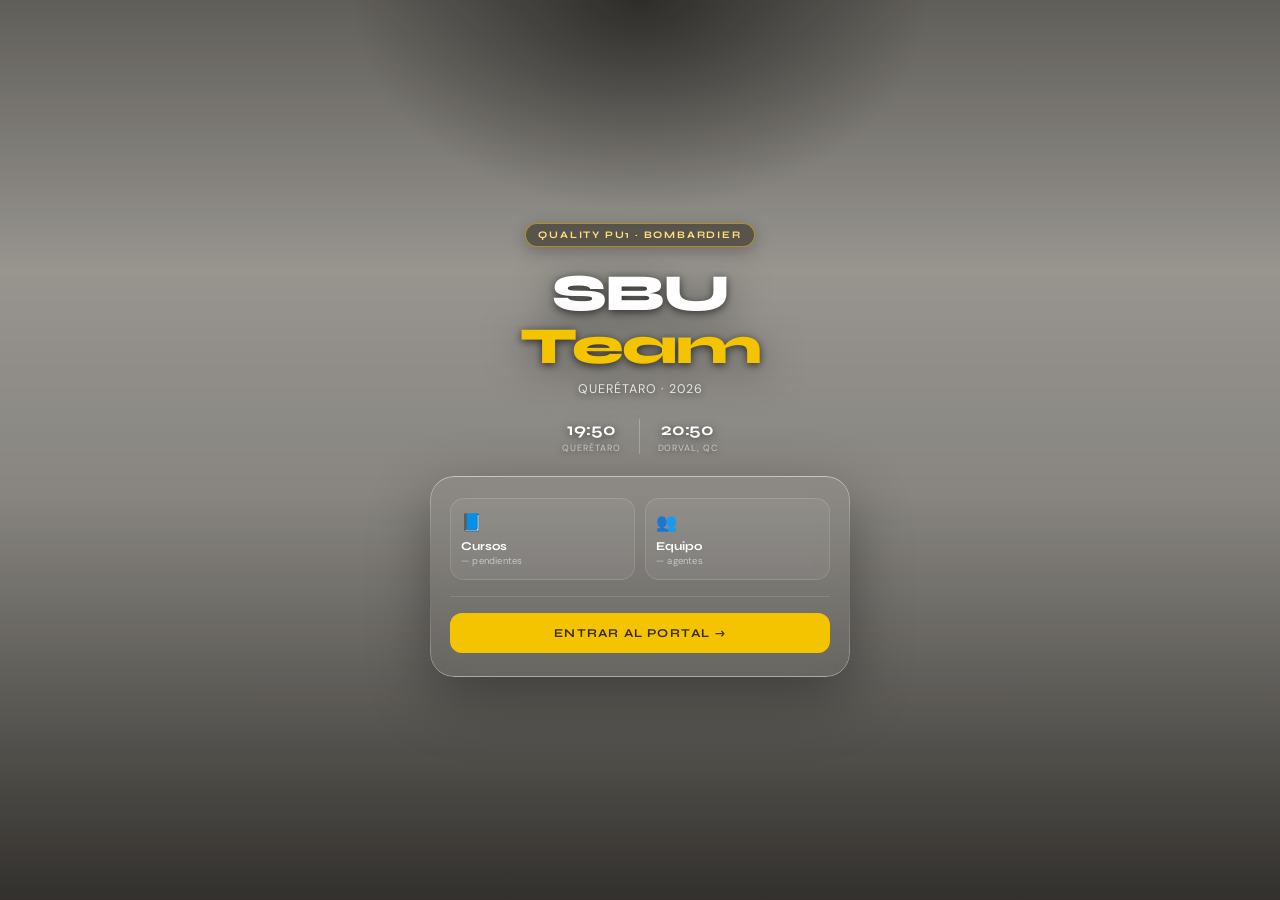
==== commit 56cc94d1: "Add files via upload" ====
--- a/index.html
+++ b/index.html
@@ -14,24 +14,40 @@
 :root{--bg:#F0EDE6;--surface:#FAFAF7;--card:#FFFFFF;--border:#E0DDD6;--border2:#D0CDC6;--text:#111111;--text2:#555550;--text3:#999990;--yellow:#F5C400;--ydim:rgba(245,196,0,0.13);--ytext:#7A5E00;--green:#2D6A3F;--greenbg:rgba(45,106,63,0.1);--blue:#185FA5;--bluebg:rgba(26,79,138,0.1);--pink:#993556;--pinkbg:rgba(153,53,86,0.1);--amber:#854F0B;--amberbg:rgba(133,79,11,0.1);--r:10px;--rs:7px}
 *,*::before,*::after{box-sizing:border-box;margin:0;padding:0}
 body{font-family:'DM Sans',sans-serif;background:var(--bg);color:var(--text);min-height:100vh;overflow-x:hidden}
-#splash{position:fixed;inset:0;background:var(--bg);display:flex;flex-direction:column;align-items:center;justify-content:center;z-index:9999;overflow:hidden}
-#splash::before{content:'';position:absolute;inset:0;background:radial-gradient(ellipse 60% 50% at 50% 110%,rgba(245,196,0,0.1) 0%,transparent 70%);pointer-events:none}
+#splash{position:fixed;inset:0;display:flex;flex-direction:column;align-items:center;justify-content:center;z-index:9999;overflow:hidden;padding:32px 20px}
+.splash-bg{position:absolute;inset:0;z-index:0;background-image:url('assets/hero-jet.jpg');background-size:cover;background-position:center 42%}
+.splash-overlay{position:absolute;inset:0;z-index:1;pointer-events:none;background:linear-gradient(180deg,rgba(8,6,3,.62) 0%,rgba(8,6,3,.38) 30%,rgba(8,6,3,.45) 55%,rgba(8,6,3,.82) 100%)}
+.text-vignette{position:absolute;top:0;left:50%;transform:translateX(-50%);z-index:1;pointer-events:none;width:120%;max-width:640px;height:280px;background:radial-gradient(ellipse 60% 100% at 50% 0%,rgba(5,4,2,.55) 0%,rgba(5,4,2,0) 75%)}
+.splash-content{position:relative;z-index:2;width:100%;max-width:420px;display:flex;flex-direction:column;align-items:center}
 .s-item{opacity:0;transform:translateY(28px);animation:fadeUp 0.65s cubic-bezier(0.22,1,0.36,1) forwards}
-.s-item:nth-child(1){animation-delay:.10s}.s-item:nth-child(2){animation-delay:.25s}.s-item:nth-child(3){animation-delay:.38s}.s-item:nth-child(4){animation-delay:.50s}.s-item:nth-child(5){animation-delay:.62s}.s-item:nth-child(6){animation-delay:.76s}
+.s-item:nth-child(1){animation-delay:.10s}.s-item:nth-child(2){animation-delay:.25s}.s-item:nth-child(3){animation-delay:.38s}.s-item:nth-child(4){animation-delay:.50s}.s-item:nth-child(5){animation-delay:.62s}
 @keyframes fadeUp{to{opacity:1;transform:translateY(0)}}
 #splash.hide{animation:splashOut .55s cubic-bezier(.4,0,1,1) forwards;pointer-events:none}
 @keyframes splashOut{0%{opacity:1;transform:translateY(0)}100%{opacity:0;transform:translateY(-18px)}}
-.s-badge{font-family:'Syne',sans-serif;font-size:10px;font-weight:700;letter-spacing:.18em;text-transform:uppercase;color:var(--ytext);border:1px solid rgba(245,196,0,.45);background:var(--ydim);padding:5px 12px;border-radius:20px;margin-bottom:28px}
-.s-title{font-family:'Syne',sans-serif;font-size:clamp(32px,7vw,52px);font-weight:800;color:var(--text);letter-spacing:-.03em;line-height:1.05;text-align:center;margin-bottom:10px}
-.s-title span{color:var(--ytext)}
-.s-sub{font-size:13px;font-weight:300;color:var(--text3);letter-spacing:.06em;text-transform:uppercase;margin-bottom:40px}
-.s-divider{width:36px;height:2px;background:var(--yellow);border-radius:2px;margin-bottom:40px}
-.s-stats{display:flex;gap:32px;margin-bottom:48px}
-.s-stat{text-align:center}
-.s-stat-num{font-family:'Syne',sans-serif;font-size:26px;font-weight:800;color:var(--text);line-height:1;display:block}
-.s-stat-label{font-size:10px;color:var(--text3);letter-spacing:.1em;text-transform:uppercase;margin-top:4px;display:block}
-.s-enter{font-family:'Syne',sans-serif;font-size:12px;font-weight:700;letter-spacing:.12em;text-transform:uppercase;color:var(--ytext);background:var(--yellow);border:none;padding:13px 30px;border-radius:8px;cursor:pointer;transition:transform .2s,box-shadow .2s}
+.s-badge{font-family:'Syne',sans-serif;font-size:10px;font-weight:700;letter-spacing:.18em;text-transform:uppercase;color:#ffe27a;border:1px solid rgba(245,196,0,.55);background:rgba(20,15,4,.45);padding:5px 12px;border-radius:20px;margin-bottom:20px;backdrop-filter:blur(8px);box-shadow:0 4px 16px rgba(0,0,0,.25)}
+.s-title{font-family:'Syne',sans-serif;font-size:clamp(34px,9vw,52px);font-weight:800;color:#fff;letter-spacing:-.03em;line-height:1.02;text-align:center;margin-bottom:8px;text-shadow:0 2px 8px rgba(0,0,0,.6),0 8px 40px rgba(0,0,0,.5)}
+.s-title span{color:var(--yellow);text-shadow:0 2px 8px rgba(0,0,0,.65),0 8px 40px rgba(0,0,0,.5)}
+.s-sub{font-size:12.5px;font-weight:400;color:rgba(255,255,255,.8);letter-spacing:.08em;text-transform:uppercase;margin-bottom:22px;text-shadow:0 2px 10px rgba(0,0,0,.6)}
+.clocks{display:flex;gap:18px;margin-bottom:22px}
+.clock{text-align:center}
+.clock-time{font-family:'Syne',sans-serif;font-size:17px;font-weight:700;color:#fff;letter-spacing:-.01em;text-shadow:0 2px 8px rgba(0,0,0,.6)}
+.clock-label{font-size:9px;color:rgba(255,255,255,.6);letter-spacing:.1em;text-transform:uppercase;margin-top:2px;text-shadow:0 1px 6px rgba(0,0,0,.5)}
+.clock-sep{width:1px;background:rgba(255,255,255,.25)}
+.liquid-glass{background:rgba(255,255,255,0.04);background-blend-mode:luminosity;backdrop-filter:blur(14px);-webkit-backdrop-filter:blur(14px);border:none;box-shadow:inset 0 1px 1px rgba(255,255,255,.12),0 20px 60px rgba(0,0,0,.35);position:relative;overflow:hidden;border-radius:24px;width:100%}
+.liquid-glass::before{content:'';position:absolute;inset:0;border-radius:inherit;padding:1.4px;background:linear-gradient(180deg,rgba(255,255,255,.45) 0%,rgba(255,255,255,.15) 20%,rgba(255,255,255,0) 40%,rgba(255,255,255,0) 60%,rgba(255,255,255,.15) 80%,rgba(255,255,255,.45) 100%);-webkit-mask:linear-gradient(#fff 0 0) content-box,linear-gradient(#fff 0 0);-webkit-mask-composite:xor;mask-composite:exclude;pointer-events:none}
+.panel{width:100%;padding:22px 20px 24px}
+.panel-divider{height:1px;background:rgba(255,255,255,.12);margin:16px 0}
+.module-grid{display:grid;grid-template-columns:1fr 1fr;gap:10px}
+.module-card{border-radius:14px;padding:12px 10px;text-align:left;cursor:pointer;background:rgba(255,255,255,.05);border:1px solid rgba(255,255,255,.12);transition:background .15s,transform .15s;font-family:inherit}
+.module-card:active{transform:scale(.97);background:rgba(255,255,255,.09)}
+.module-icon{font-size:17px;display:block;margin-bottom:6px}
+.module-label{font-family:'Syne',sans-serif;font-size:12px;font-weight:700;color:#fff;display:block}
+.module-sub{font-size:9.5px;color:rgba(255,255,255,.55);margin-top:2px;display:block;letter-spacing:.02em}
+.s-enter{width:100%;font-family:'Syne',sans-serif;font-size:12px;font-weight:700;letter-spacing:.1em;text-transform:uppercase;color:#3a2e00;background:var(--yellow);border:none;padding:13px;border-radius:12px;cursor:pointer;transition:transform .2s,box-shadow .2s}
 .s-enter:hover{transform:translateY(-2px);box-shadow:0 8px 28px rgba(245,196,0,.28)}
+.week-header{display:flex;align-items:center;justify-content:space-between;margin-bottom:10px}
+.week-title{font-family:'Syne',sans-serif;font-size:10px;font-weight:700;letter-spacing:.1em;text-transform:uppercase;color:rgba(255,255,255,.55)}
+.week-range{font-size:10px;color:rgba(255,255,255,.4)}
 #app{display:none;opacity:0;animation:appIn .5s ease forwards}
 @keyframes appIn{from{opacity:0;transform:translateY(10px)}to{opacity:1;transform:translateY(0)}}
 header{position:sticky;top:0;z-index:100;background:rgba(250,250,247,.95);backdrop-filter:blur(14px);-webkit-backdrop-filter:blur(14px);border-bottom:1px solid var(--border)}
@@ -230,25 +246,20 @@
 .badge-pronto{background:var(--greenbg);color:var(--green);border:1px solid rgba(45,106,63,.15);}
 .badge-pasado{background:var(--bg);color:var(--text3);border:1px solid var(--border);}
 
-.s-semana{width:100%;max-width:380px;background:var(--card);border:1px solid var(--border);border-radius:var(--r);padding:12px 14px;margin-bottom:18px;}
-.s-semana-header{display:flex;align-items:center;justify-content:space-between;margin-bottom:10px;}
-.s-semana-title{font-family:'Syne',sans-serif;font-size:10px;font-weight:700;letter-spacing:.08em;text-transform:uppercase;color:var(--text3);}
-.s-semana-rango{font-size:10px;color:var(--text3);}
-.s-semana-grid{display:grid;grid-template-columns:repeat(5,1fr);gap:4px;}
-.s-dia{border-radius:7px;padding:6px 4px;text-align:center;}
-.s-dia.hoy{background:#FFFDF0;border:1px solid var(--yellow);}
-.s-dia:not(.hoy){background:var(--surface);border:1px solid var(--border);}
-.s-dia-nombre{font-size:9px;font-weight:600;letter-spacing:.06em;text-transform:uppercase;color:var(--text3);margin-bottom:3px;}
-.s-dia-num{font-family:'Syne',sans-serif;font-size:13px;font-weight:800;color:var(--text);margin-bottom:5px;}
-.s-dia.hoy .s-dia-num{color:var(--ytext);}
+.week-grid{display:grid;grid-template-columns:repeat(5,1fr);gap:5px;}
+.s-dia{border-radius:10px;padding:7px 3px;text-align:center;background:rgba(255,255,255,.04);border:1px solid rgba(255,255,255,.09);}
+.s-dia.hoy{background:rgba(245,196,0,.14);border-color:rgba(245,196,0,.5);}
+.s-dia-nombre{font-size:8.5px;font-weight:600;letter-spacing:.05em;text-transform:uppercase;color:rgba(255,255,255,.45);margin-bottom:2px;}
+.s-dia-num{font-family:'Syne',sans-serif;font-size:12.5px;font-weight:800;color:#fff;margin-bottom:5px;}
+.s-dia.hoy .s-dia-num{color:var(--yellow);}
 .s-turno-pile{display:flex;flex-direction:column;gap:2px;}
-.s-chip{font-size:9px;font-weight:700;border-radius:4px;padding:2px 0;text-align:center;}
-.s-chip.t1{background:var(--bluebg);color:var(--blue);}
-.s-chip.t2{background:var(--ydim);color:var(--ytext);}
-.s-chip.t4{background:var(--greenbg);color:var(--green);}
-.s-chip.tv{background:var(--pinkbg);color:var(--pink);}
-.s-chip.td{background:var(--amberbg);color:var(--amber);}
-.s-chip.ts{background:var(--bg);color:var(--text3);border:1px solid var(--border);}
+.s-chip{font-size:8px;font-weight:700;border-radius:4px;padding:2px 0;text-align:center;letter-spacing:.01em;}
+.s-chip.t1{background:rgba(24,95,165,.28);color:#8fc4f5;}
+.s-chip.t2{background:rgba(245,196,0,.22);color:#ffe27a;}
+.s-chip.t4{background:rgba(45,106,63,.28);color:#8fe0a8;}
+.s-chip.tv{background:rgba(153,53,86,.28);color:#ffa6c1;}
+.s-chip.td{background:rgba(133,79,11,.28);color:#e0b374;}
+.s-chip.ts{background:rgba(255,255,255,.08);color:rgba(255,255,255,.5);}
 
 /* RECONOCIMIENTOS */
 .rec-card{background:var(--card);border:1px solid var(--border);border-radius:var(--r);padding:12px 14px;margin-bottom:8px;}
@@ -301,24 +312,50 @@
 </head>
 <body>
 <div id="splash">
-  <div class="s-item s-badge">Quality PU1 · Bombardier</div>
-  <div class="s-item s-title">SBU<br><span>Team</span></div>
-  <div class="s-item s-sub">Querétaro · 2026</div>
-  <div class="s-item s-divider"></div>
-  <div class="s-item s-stats">
-    <div class="s-stat"><span class="s-stat-num" id="stat-miembros">—</span><span class="s-stat-label">Miembros</span></div>
-    <div class="s-stat"><span class="s-stat-num" id="stat-cursos">—</span><span class="s-stat-label">Pendientes</span></div>
-    <div class="s-stat"><span class="s-stat-num" id="stat-areas">—</span><span class="s-stat-label">Áreas</span></div>
-  </div>
-  <div class="s-item s-semana" id="splash-semana" style="display:none">
-    <div class="s-semana-header">
-      <span class="s-semana-title">Esta semana</span>
-      <span class="s-semana-rango" id="s-semana-rango"></span>
-    </div>
-    <div class="s-semana-grid" id="s-semana-grid"></div>
-  </div>
-  <div class="s-item">
-    <button class="s-enter" onclick="enterApp()">Entrar al Portal →</button>
+  <div class="splash-bg"></div>
+  <div class="splash-overlay"></div>
+  <div class="text-vignette"></div>
+
+  <div class="splash-content">
+    <div class="s-item s-badge">Quality PU1 · Bombardier</div>
+    <div class="s-item s-title">SBU<br><span>Team</span></div>
+    <div class="s-item s-sub">Querétaro · 2026</div>
+
+    <div class="s-item clocks">
+      <div class="clock"><div class="clock-time" id="clock-mx">--:--</div><div class="clock-label">Querétaro</div></div>
+      <div class="clock-sep"></div>
+      <div class="clock"><div class="clock-time" id="clock-dorval">--:--</div><div class="clock-label">Dorval, QC</div></div>
+    </div>
+
+    <div class="s-item liquid-glass panel-wrap">
+      <div class="panel">
+        <div class="module-grid">
+          <button class="module-card" onclick="enterAppTo('cursos')">
+            <span class="module-icon">📘</span>
+            <span class="module-label">Cursos</span>
+            <span class="module-sub"><span id="module-stat-cursos">—</span> pendientes</span>
+          </button>
+          <button class="module-card" onclick="enterAppTo('equipo')">
+            <span class="module-icon">👥</span>
+            <span class="module-label">Equipo</span>
+            <span class="module-sub"><span id="module-stat-miembros">—</span> agentes</span>
+          </button>
+        </div>
+
+        <div class="panel-divider"></div>
+
+        <div class="week-section" id="splash-semana" style="display:none">
+          <div class="week-header">
+            <span class="week-title">Esta semana</span>
+            <span class="week-range" id="s-semana-rango"></span>
+          </div>
+          <div class="week-grid" id="s-semana-grid"></div>
+          <div class="panel-divider"></div>
+        </div>
+
+        <button class="s-enter" onclick="enterApp()">Entrar al Portal →</button>
+      </div>
+    </div>
   </div>
 </div>
 <div id="app">
@@ -395,7 +432,7 @@
 const SB_KEY='eyJhbGciOiJIUzI1NiIsInR5cCI6IkpXVCJ9.eyJpc3MiOiJzdXBhYmFzZSIsInJlZiI6ImFuZHR5bGp1ZHJzeW1pbmNibGFmIiwicm9sZSI6ImFub24iLCJpYXQiOjE3ODA2NTUzNDUsImV4cCI6MjA5NjIzMTM0NX0.VN1gIifS7T_KX89_LOaIDbGAaPuEgR_gWLibT6mOhR4';
 const HEADERS={apikey:SB_KEY,Authorization:'Bearer '+SB_KEY,'Content-Type':'application/json'};
 const TEAM_CONTACTS={'Samuel Mejia':{wa:'524424512999',email:'samuel.mejia@bombardier.com'},'Omar Balderas':{wa:'524427226388',email:'omar.balderas@bombardier.com'}};
-const SECTION_ORDER=['Quality Leader','Focales','650','3500','CHECO 2'];
+const SECTION_ORDER=['Quality Leader','Focales','650','3500','CHECO 2','Intern'];
 const MONTHS_ES=['Enero','Febrero','Marzo','Abril','Mayo','Junio','Julio','Agosto','Septiembre','Octubre','Noviembre','Diciembre'];
 
 let cursosData=[],empleadosData=[],turnosData=[];
@@ -421,7 +458,9 @@
   loadRecon();
     const areas=new Set(empleados.map(e=>e.seccion)).size;
     animCount('stat-miembros',empleados.length);
+    animCount('module-stat-miembros',empleados.length);
     animCount('stat-cursos',cursos.filter(r=>(r.status||'pendiente')!=='completado').length);
+    animCount('module-stat-cursos',cursos.filter(r=>(r.status||'pendiente')!=='completado').length);
     animCount('stat-areas',areas);
     setSyncState('live','En vivo');
   }catch(e){
@@ -721,7 +760,28 @@
   },520);
 }
 
+function enterAppTo(tab){
+  document.getElementById('splash').classList.add('hide');
+  setTimeout(()=>{
+    document.getElementById('splash').style.display='none';
+    const app=document.getElementById('app');app.style.display='block';
+    const btn=document.getElementById('mtab-'+tab);
+    if(btn){switchMain(tab,btn);}else{renderCursos();}
+  },520);
+}
+
 if(document.readyState==='loading'){document.addEventListener('DOMContentLoaded',loadAll);}else{loadAll();}
+
+function updateClocks(){
+  const now=new Date();
+  const mx=new Intl.DateTimeFormat('es-MX',{hour:'2-digit',minute:'2-digit',hour12:false,timeZone:'America/Mexico_City'}).format(now);
+  const dorval=new Intl.DateTimeFormat('es-MX',{hour:'2-digit',minute:'2-digit',hour12:false,timeZone:'America/Toronto'}).format(now);
+  const elMx=document.getElementById('clock-mx'),elDo=document.getElementById('clock-dorval');
+  if(elMx)elMx.textContent=mx;
+  if(elDo)elDo.textContent=dorval;
+}
+updateClocks();
+setInterval(updateClocks,1000);
 const PIN_HASH='77459b9b941bcb4714d0c121313c900ecf30541d158eb2b9b178cdb8eca6457e';
 let pinAttempts=0;const PIN_MAX=3;const PIN_BLOCK_MS=2*60*1000;let pinBlockUntil=0;
 async function verifyPin(val){const buf=await crypto.subtle.digest('SHA-256',new TextEncoder().encode(val));return Array.from(new Uint8Array(buf)).map(b=>b.toString(16).padStart(2,'0')).join('')===PIN_HASH;}
@@ -729,8 +789,8 @@
 let vgYear=new Date().getFullYear();
 let vgMonth=new Date().getMonth();
 let pendingCell=null;
-const SECTION_ORDER_VG=['Quality Leader','Focales','650','3500','CHECO 2'];
-const SECTION_LABELS={'Quality Leader':'Quality Leader','Focales':'Focales','650':'Área 650','3500':'Área 3500','CHECO 2':'CHECO 2'};
+const SECTION_ORDER_VG=['Quality Leader','Focales','650','3500','CHECO 2','Intern'];
+const SECTION_LABELS={'Quality Leader':'Quality Leader','Focales':'Focales','650':'Área 650','3500':'Área 3500','CHECO 2':'CHECO 2','Intern':'Intern'};
 const CODES=[
   {code:'1',label:'Turno 1',cls:'dc-1'},{code:'2',label:'Turno 2',cls:'dc-2'},
   {code:'3',label:'Turno 3',cls:'dc-3'},{code:'4',label:'T4 8-20h',cls:'dc-4'},
@@ -815,6 +875,13 @@
   const overlay=document.createElement('div');overlay.className='pin-overlay';overlay.id='pin-overlay';
   overlay.innerHTML=`<div class="pin-card"><div class="pin-title">Modo edición</div><div class="pin-sub">Ingresa el PIN de 4 dígitos</div><div class="pin-dots"><div class="pin-dot" id="pd0"></div><div class="pin-dot" id="pd1"></div><div class="pin-dot" id="pd2"></div><div class="pin-dot" id="pd3"></div></div><div class="pin-keypad">${[1,2,3,4,5,6,7,8,9].map(n=>`<button class="pin-key" onclick="pinKey('${n}')">${n}</button>`).join('')}<button class="pin-key" onclick="pinKey('0')" style="grid-column:2">0</button><button class="pin-key del" onclick="pinDel()">&#9003;</button></div><div class="pin-error" id="pin-error"></div><span class="pin-cancel" onclick="closePin()">Cancelar</span></div>`;
   document.body.appendChild(overlay);
+  document.addEventListener('keydown',_pinKH);
+}
+function _pinKH(e){
+  if(!document.getElementById('pin-overlay'))return;
+  if(e.key>='0'&&e.key<='9')pinKey(e.key);
+  else if(e.key==='Backspace')pinDel();
+  else if(e.key==='Escape')closePin();
 }
 function pinKey(k){
   if(pinBuffer.length>=4)return;
@@ -834,7 +901,7 @@
   }
 }
 function pinDel(){if(!pinBuffer.length)return;document.getElementById('pd'+(pinBuffer.length-1)).classList.remove('filled');pinBuffer=pinBuffer.slice(0,-1);const err=document.getElementById('pin-error');if(err)err.textContent='';}
-function closePin(){const el=document.getElementById('pin-overlay');if(el)el.remove();pinBuffer='';}
+function closePin(){const el=document.getElementById('pin-overlay');if(el)el.remove();pinBuffer='';document.removeEventListener('keydown',_pinKH);}
 
 
 function showPinBlockMsg(elId,until){
@@ -898,8 +965,14 @@
   const overlay=document.createElement('div');overlay.className='pin-overlay';overlay.id='pin-overlay-cursos';
   overlay.innerHTML=`<div class="pin-card"><div class="pin-title">Editar cursos</div><div class="pin-sub">Ingresa el PIN de 4 dígitos</div><div class="pin-dots"><div class="pin-dot" id="cpd0"></div><div class="pin-dot" id="cpd1"></div><div class="pin-dot" id="cpd2"></div><div class="pin-dot" id="cpd3"></div></div><div class="pin-keypad">${[1,2,3,4,5,6,7,8,9].map(n=>`<button class="pin-key" onclick="pinKeyCursos('${n}')">${n}</button>`).join('')}<button class="pin-key" onclick="pinKeyCursos('0')" style="grid-column:2">0</button><button class="pin-key del" onclick="pinDelCursos()">&#9003;</button></div><div class="pin-error" id="cpin-error"></div><span class="pin-cancel" onclick="closePinCursos()">Cancelar</span></div>`;
   document.body.appendChild(overlay);
-}
-
+  document.addEventListener('keydown',_pinKHC);
+}
+function _pinKHC(e){
+  if(!document.getElementById('pin-overlay-cursos'))return;
+  if(e.key>='0'&&e.key<='9')pinKeyCursos(e.key);
+  else if(e.key==='Backspace')pinDelCursos();
+  else if(e.key==='Escape')closePinCursos();
+}
 function pinKeyCursos(k){
   if(pinBufCursos.length>=4)return;
   if(Date.now()<pinBlockUntil){showPinBlockMsg('cpin-error',pinBlockUntil);return;}
@@ -918,7 +991,7 @@
   }
 }
 function pinDelCursos(){if(!pinBufCursos.length)return;document.getElementById('cpd'+(pinBufCursos.length-1)).classList.remove('filled');pinBufCursos=pinBufCursos.slice(0,-1);}
-function closePinCursos(){const el=document.getElementById('pin-overlay-cursos');if(el)el.remove();pinBufCursos='';}
+function closePinCursos(){const el=document.getElementById('pin-overlay-cursos');if(el)el.remove();pinBufCursos='';document.removeEventListener('keydown',_pinKHC);}
 
 // ── SHEET DE CURSO ──
 function showCursoSheet(id){
@@ -1032,22 +1105,23 @@
 
 
 const BDAY_APODOS={
-  'Omar Balderas':     {apodo:'Omarcin',       seniority:3.99,  hire:'Jun 2022'},
-  'Israel Islas':      {apodo:'Isra',           seniority:3.40,  hire:'Ene 2023'},
-  'Cristal Godinez':   {apodo:'Cris',           seniority:7.31,  hire:'Feb 2019'},
-  'Verenice Olvera':   {apodo:'Verenice',       seniority:3.76,  hire:'Sep 2022'},
-  'Miguel Angel Roque':{apodo:'Roque',          seniority:14.37, hire:'Ene 2012'},
-  'Joaquin Pena':      {apodo:'Joaquin',        seniority:0.96,  hire:'Jun 2025'},
-  'Samuel Mejia':      {apodo:'Samuel',         seniority:0.83,  hire:'Ago 2025'},
-  'Alberto Garcia':    {apodo:'Alberto Garcia', seniority:8.02,  hire:'Jun 2018'},
-  'Jorge A. Ramirez':  {apodo:'Jorge',          seniority:14.73, hire:'Sep 2011'},
-  'Kenneth Garcia':    {apodo:'Kenneth',        seniority:2.36,  hire:'Ene 2024'},
-  'Miguel Solano':     {apodo:'Solano',         seniority:4.03,  hire:'May 2022'},
-  'Victor Guadarrama': {apodo:'Victor',         seniority:4.15,  hire:'Abr 2022'},
-  'Luis Virgilio':     {apodo:'Virgilio',       seniority:17.81, hire:'Ago 2008'},
-  'Juvencio Vicente':  {apodo:'Juve',           seniority:17.61, hire:'Nov 2008'},
+  'Omar Balderas':     {apodo:'Omarcin'},
+  'Israel Islas':      {apodo:'Isra'},
+  'Cristal Godinez':   {apodo:'Cris'},
+  'Verenice Olvera':   {apodo:'Verenice'},
+  'Miguel Angel Roque':{apodo:'Roque'},
+  'Joaquin Pena':      {apodo:'Joaquin'},
+  'Samuel Mejia':      {apodo:'Samuel'},
+  'Alberto Garcia':    {apodo:'Alberto Garcia'},
+  'Jorge A. Ramirez':  {apodo:'Jorge'},
+  'Miguel Solano':     {apodo:'Solano'},
+  'Victor Guadarrama': {apodo:'Victor'},
+  'Luis Virgilio':     {apodo:'Virgilio'},
+  'Juvencio Vicente':  {apodo:'Juve'},
+  'David Sanchez':     {apodo:'David'},
 };
 const MONTHS_BDAY=['Enero','Febrero','Marzo','Abril','Mayo','Junio','Julio','Agosto','Septiembre','Octubre','Noviembre','Diciembre'];
+const MONTHS_SHORT=['Ene','Feb','Mar','Abr','May','Jun','Jul','Ago','Sep','Oct','Nov','Dic'];
 
 function getBdayData(){
   return empleadosData.filter(e=>e.fecha_nacimiento).map(e=>{
@@ -1056,7 +1130,13 @@
     const nombre=extra.apodo||e.nombre;
     const inits=nombre.split(' ').map(w=>w[0]).slice(0,3).join('').toUpperCase();
     const area=e.seccion==='650'?'CL650':e.seccion==='3500'?'CL3500':e.seccion||'--';
-    return{name:nombre,initials:inits,birth:{m:d.getMonth(),d:d.getDate()},area,seniority:extra.seniority||0,hire:extra.hire||'--',cake:e.pastel_favorito||'--'};
+    let seniority=0,hire='--';
+    if(e.fecha_contratacion){
+      const hd=new Date(e.fecha_contratacion+'T12:00:00');
+      seniority=(Date.now()-hd.getTime())/(365.25*86400000);
+      hire=MONTHS_SHORT[hd.getMonth()]+' '+hd.getFullYear();
+    }
+    return{name:nombre,initials:inits,birth:{m:d.getMonth(),d:d.getDate()},area,seniority,hire,cake:e.pastel_favorito||'--'};
   });
 }
 function bdayIsToday(m,d){const n=new Date();return m===n.getMonth()&&d===n.getDate();}
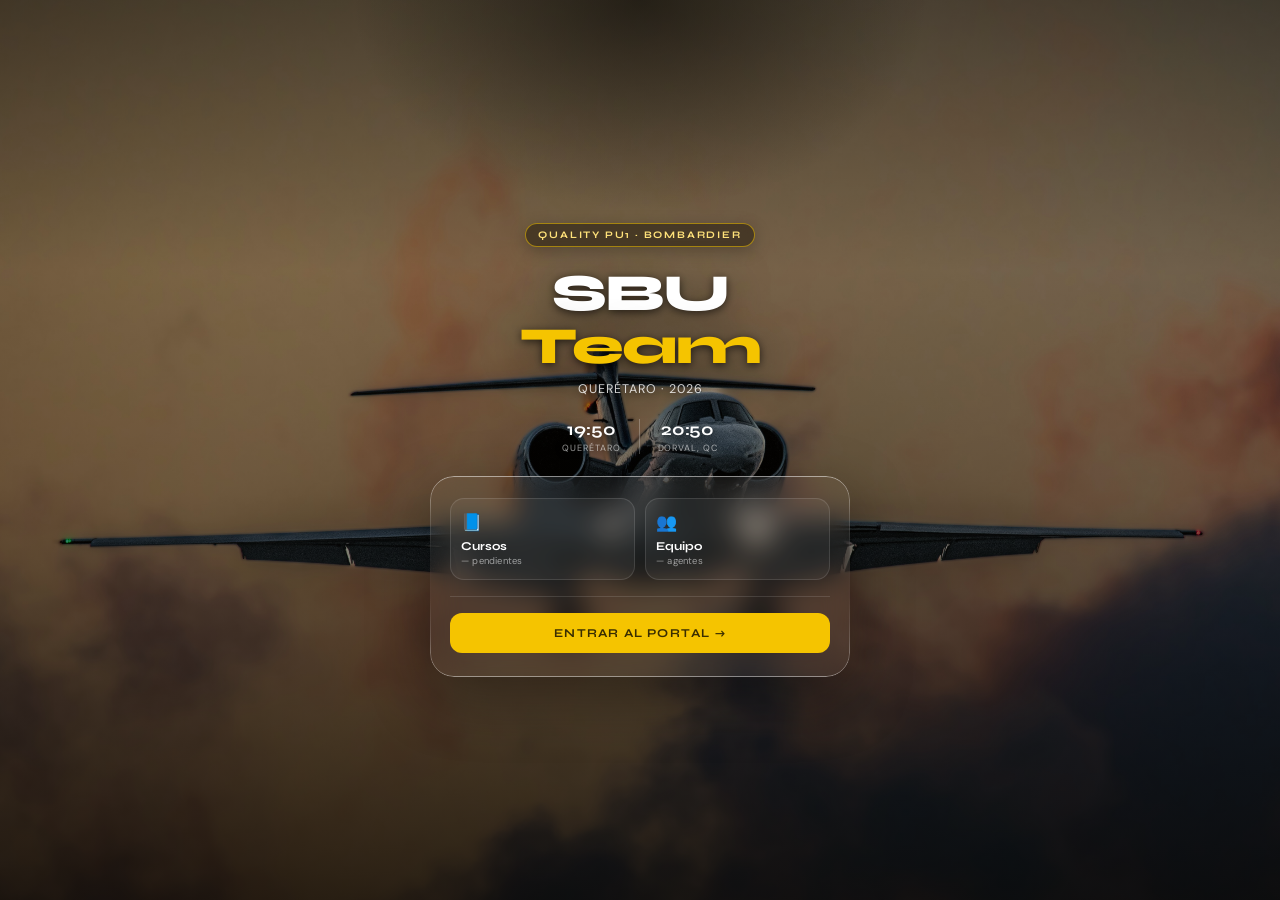
==== commit e3b80798: "Add files via upload" ====
--- a/index.html
+++ b/index.html
@@ -15,7 +15,7 @@
 *,*::before,*::after{box-sizing:border-box;margin:0;padding:0}
 body{font-family:'DM Sans',sans-serif;background:var(--bg);color:var(--text);min-height:100vh;overflow-x:hidden}
 #splash{position:fixed;inset:0;display:flex;flex-direction:column;align-items:center;justify-content:center;z-index:9999;overflow:hidden;padding:32px 20px}
-.splash-bg{position:absolute;inset:0;z-index:0;background-image:url('assets/hero-jet.jpg');background-size:cover;background-position:center 42%}
+.splash-bg{position:absolute;inset:0;z-index:0;background-image:url('hero-jet.jpg');background-size:cover;background-position:center 42%}
 .splash-overlay{position:absolute;inset:0;z-index:1;pointer-events:none;background:linear-gradient(180deg,rgba(8,6,3,.62) 0%,rgba(8,6,3,.38) 30%,rgba(8,6,3,.45) 55%,rgba(8,6,3,.82) 100%)}
 .text-vignette{position:absolute;top:0;left:50%;transform:translateX(-50%);z-index:1;pointer-events:none;width:120%;max-width:640px;height:280px;background:radial-gradient(ellipse 60% 100% at 50% 0%,rgba(5,4,2,.55) 0%,rgba(5,4,2,0) 75%)}
 .splash-content{position:relative;z-index:2;width:100%;max-width:420px;display:flex;flex-direction:column;align-items:center}
@@ -51,6 +51,7 @@
 #app{display:none;opacity:0;animation:appIn .5s ease forwards}
 @keyframes appIn{from{opacity:0;transform:translateY(10px)}to{opacity:1;transform:translateY(0)}}
 header{position:sticky;top:0;z-index:100;background:rgba(250,250,247,.95);backdrop-filter:blur(14px);-webkit-backdrop-filter:blur(14px);border-bottom:1px solid var(--border)}
+header::after{content:'';position:absolute;left:0;right:0;bottom:-1px;height:2.5px;background:linear-gradient(90deg,#F5C400 0%,#185FA5 34%,#993556 67%,#2D6A3F 100%);opacity:.85}
 .hdr-top{display:flex;align-items:center;justify-content:space-between;padding:12px 16px 10px}
 .logo-area{display:flex;align-items:center;gap:10px}
 .logo-badge{width:32px;height:32px;background:var(--yellow);color:var(--ytext);font-family:'Syne',sans-serif;font-weight:800;font-size:12px;border-radius:8px;display:flex;align-items:center;justify-content:center;flex-shrink:0}
@@ -64,10 +65,15 @@
 .main-tabs::-webkit-scrollbar{display:none}.mtab{font-family:'Syne',sans-serif;font-size:11px;font-weight:700;letter-spacing:.05em;text-transform:uppercase;background:transparent;border:none;color:var(--text3);padding:8px 14px 11px;border-bottom:2px solid transparent;cursor:pointer;transition:color .2s,border-color .2s;display:flex;align-items:center;gap:5px;white-space:nowrap}
 .mtab:hover{color:var(--text2)}
 .mtab.active{color:var(--ytext);border-bottom-color:var(--yellow)}
+#mtab-equipo.active{color:var(--blue);border-bottom-color:var(--blue)}
+#mtab-cumple.active{color:var(--pink);border-bottom-color:var(--pink)}
+#mtab-recon.active{color:var(--green);border-bottom-color:var(--green)}
 .sub-tabs{display:flex;gap:2px;padding:0 16px;background:var(--surface);border-bottom:1px solid var(--border);overflow-x:auto}
 .stab{font-family:'Syne',sans-serif;font-size:10px;font-weight:700;letter-spacing:.05em;text-transform:uppercase;background:transparent;border:none;color:var(--text3);padding:8px 12px 10px;border-bottom:2px solid transparent;cursor:pointer;transition:color .2s,border-color .2s;white-space:nowrap}
 .stab:hover{color:var(--text2)}
 .stab.active{color:var(--ytext);border-bottom-color:var(--yellow)}
+#subtabs-equipo .stab.active{color:var(--blue);border-bottom-color:var(--blue)}
+#subtabs-recon .stab.active{color:var(--green);border-bottom-color:var(--green)}
 .search-wrap{padding:10px 16px;background:var(--surface);border-bottom:1px solid var(--border)}
 .search-input{width:100%;background:var(--card);border:1px solid var(--border);color:var(--text);font-family:'DM Sans',sans-serif;font-size:13px;padding:9px 14px;border-radius:var(--rs);outline:none;transition:border-color .2s}
 .search-input::placeholder{color:var(--text3)}
@@ -78,7 +84,7 @@
 .state-msg .icon{font-size:28px;display:block;margin-bottom:12px}
 .section-heading{font-family:'Syne',sans-serif;font-size:11px;font-weight:700;letter-spacing:.1em;text-transform:uppercase;color:var(--text3);margin:20px 0 8px}
 .section-heading:first-child{margin-top:0}
-.group-card{margin-bottom:8px;border:1px solid var(--border);border-radius:var(--r);overflow:hidden;background:var(--card)}
+.group-card{margin-bottom:8px;border:1px solid var(--border);border-left:3px solid var(--yellow);border-radius:var(--r);overflow:hidden;background:var(--card)}
 .group-header{display:flex;align-items:center;justify-content:space-between;padding:12px 14px;cursor:pointer;user-select:none;transition:background .15s;gap:10px}
 .group-header:hover{background:#FAFAF5}
 .group-header.open{background:#FFFDF0}
@@ -106,7 +112,7 @@
 .badge-pendiente{background:var(--amberbg);color:var(--amber)}
 .badge-gray{background:var(--bg);color:var(--text3);border:1px solid var(--border)}
 .time-text{font-family:'Syne',sans-serif;font-size:11px;font-weight:600;color:var(--text3);white-space:nowrap}
-.emp-row{background:var(--card);border:1px solid var(--border);border-radius:var(--r);margin-bottom:6px;overflow:hidden}
+.emp-row{background:var(--card);border:1px solid var(--border);border-left:3px solid var(--blue);border-radius:var(--r);margin-bottom:6px;overflow:hidden}
 .emp-header{display:flex;align-items:center;gap:10px;padding:11px 14px;cursor:pointer;transition:background .15s}
 .emp-header:hover{background:#FAFAF5}
 .emp-header.open{background:#FFFDF0}
@@ -168,8 +174,9 @@
 .edit-btn.off{background:var(--bg);color:var(--text3);border:1px solid var(--border)}
 .edit-badge{font-size:10px;color:var(--green);background:var(--greenbg);border:1px solid rgba(45,106,63,.2);border-radius:5px;padding:4px 10px;font-weight:600}
 .vg-nav-btn{background:var(--card);border:1px solid var(--border);color:var(--text2);font-size:13px;padding:6px 13px;border-radius:6px;cursor:pointer}
-.pin-overlay{position:fixed;inset:0;background:rgba(240,237,230,.92);display:flex;align-items:center;justify-content:center;z-index:500}
-.pin-card{background:var(--card);border:1px solid var(--border);border-radius:14px;padding:28px 24px;width:280px;text-align:center}
+.pin-overlay{position:fixed;inset:0;background:rgba(20,18,12,.55);backdrop-filter:blur(6px);-webkit-backdrop-filter:blur(6px);display:flex;align-items:center;justify-content:center;z-index:500}
+.pin-card{background:rgba(255,255,255,0.65);background-blend-mode:luminosity;backdrop-filter:blur(18px);-webkit-backdrop-filter:blur(18px);position:relative;overflow:hidden;border:none;box-shadow:inset 0 1px 1px rgba(255,255,255,.5),0 20px 50px rgba(0,0,0,.25);border-radius:18px;padding:28px 24px;width:280px;text-align:center}
+.pin-card::before{content:'';position:absolute;inset:0;border-radius:inherit;padding:1.4px;background:linear-gradient(180deg,rgba(255,255,255,.8) 0%,rgba(255,255,255,.25) 25%,rgba(255,255,255,0) 45%,rgba(255,255,255,0) 60%,rgba(245,196,0,.4) 100%);-webkit-mask:linear-gradient(#fff 0 0) content-box,linear-gradient(#fff 0 0);-webkit-mask-composite:xor;mask-composite:exclude;pointer-events:none}
 .pin-title{font-family:'Syne',sans-serif;font-size:15px;font-weight:700;color:var(--text);margin-bottom:6px}
 .pin-sub{font-size:12px;color:var(--text3);margin-bottom:18px}
 .pin-dots{display:flex;justify-content:center;gap:10px;margin-bottom:18px}
@@ -228,9 +235,9 @@
 .stat-box-sm .sn.gr{color:var(--green);}.stat-box-sm .sn.yt{color:var(--ytext);}.stat-box-sm .sn.bl{color:var(--blue);}.stat-box-sm .sn.pk{color:var(--pink);}
 .stat-box-sm .sl{font-size:9px;font-weight:600;letter-spacing:.08em;text-transform:uppercase;color:var(--text3);margin-top:3px;}
 /* CUMPLEANOS */
-.bday-row{background:var(--card);border:1px solid var(--border);border-radius:var(--r);margin-bottom:6px;display:flex;align-items:center;gap:10px;padding:11px 14px;transition:background .15s;}
+.bday-row{background:var(--card);border:1px solid var(--border);border-left:3px solid var(--pink);border-radius:var(--r);margin-bottom:6px;display:flex;align-items:center;gap:10px;padding:11px 14px;transition:background .15s;}
 .bday-row.past{opacity:.44;}
-.bday-row.today{border-color:var(--yellow);background:#FFFDF0;}
+.bday-row.today{border-color:var(--yellow);border-left-color:var(--yellow);background:#FFFDF0;}
 .bday-row:not(.past):hover{background:#FAFAF5;}
 .bday-av{width:34px;height:34px;border-radius:9px;background:var(--ydim);border:1px solid rgba(245,196,0,.25);color:var(--ytext);font-family:'Syne',sans-serif;font-weight:800;font-size:10px;display:flex;align-items:center;justify-content:center;flex-shrink:0;letter-spacing:.02em;}
 .bday-av.cl650{background:var(--bluebg);border-color:rgba(26,79,138,.25);color:var(--blue);}
@@ -262,7 +269,7 @@
 .s-chip.ts{background:rgba(255,255,255,.08);color:rgba(255,255,255,.5);}
 
 /* RECONOCIMIENTOS */
-.rec-card{background:var(--card);border:1px solid var(--border);border-radius:var(--r);padding:12px 14px;margin-bottom:8px;}
+.rec-card{background:var(--card);border:1px solid var(--border);border-left:3px solid var(--green);border-radius:var(--r);padding:12px 14px;margin-bottom:8px;}
 .rec-top{display:flex;align-items:center;gap:10px;margin-bottom:8px;}
 .rec-av-wrap{width:34px;height:34px;border-radius:9px;background:var(--ydim);border:1px solid rgba(245,196,0,.25);color:var(--ytext);font-family:'Syne',sans-serif;font-weight:800;font-size:10px;display:flex;align-items:center;justify-content:center;flex-shrink:0;letter-spacing:.02em;}
 .rec-av-wrap.cl650{background:var(--bluebg);border-color:rgba(26,79,138,.25);color:var(--blue);}
